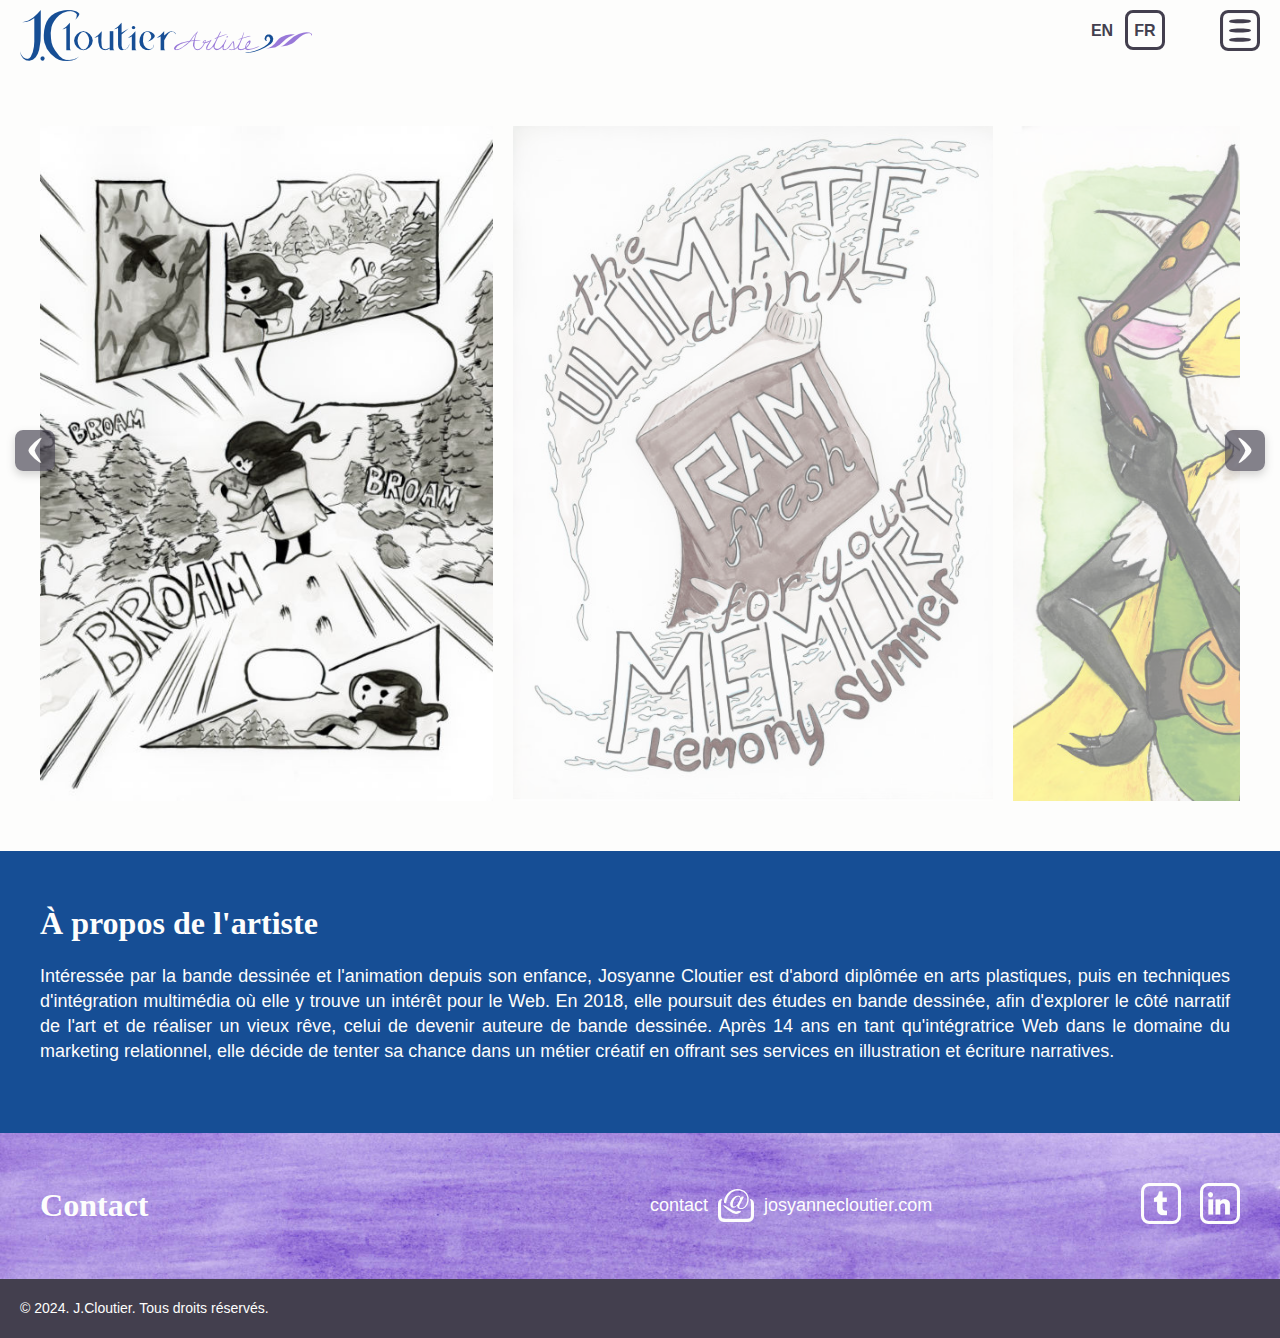
==== fr/index.html @ 41649b90 "Add a new image in portfolio galery" ====
<!DOCTYPE html>
<html lang="fr">
<head>
	<meta http-equiv="Content-Type" content="text/html; charset=UTF-8" />
	<meta name="viewport" content="width=device-width, initial-scale=1.0" />
	<meta name="description" content="" />
	<meta name="author" content="J.Cloutier" />
	<title>J.Cloutier - Portfolio</title>
	<link href="../css/mainstyle.css" rel="stylesheet" type="text/css" media="all" />
	<script type="text/javascript" src="../js/mainscript.js" defer></script>
	<script type="text/javascript" src="../js/slideshow.js" defer></script>	
</head>

<body>	
	<!-- Mobile menu -->
	<div id="mainMenuNav" class="bgNeutralColor2 hide">
		<div class="mainWrapper">
			<div class="closeBtn button jsMenuBtn">
				<img src="../images/ico_close_white.png" alt="Fermer" />
			</div>
			<nav>
				<ul>
					<li><a href="index.html">Accueil</a></li>
					<li><a href="index.html#portfolio">Portfolio</a></li>
					<li><a href="index.html#about">À propos de l'artiste</a></li>
					<li><a href="index.html#contact">Contact</a></li>
					<li><a href="../index.html">English</a></li>
				</ul>
			</nav>
			<ul class="socialMediaList">
				<li><a href="https://ysojart.tumblr.com/"><img src="../images/ico_tumblr_white.png" alt="Tumblr" /></a></li>
				<li><a href="https://www.linkedin.com/in/josyanne-cloutier-2179b8313"><img src="../images/ico_linkedin_white.png" alt="LinkedIn" /></a></li>
			</ul>
		</div>
	</div>	

	<header class="header bgWhite">
		<div class="mainWrapper flexWrapper cols1-1">
			<div class="logo">
				<a href="index.html"><img src="../images/logo_jcloutier_fr_blue.png" alt="J.Cloutier Artiste" /></a>
			</div>
			<div class="menuWrapper">
				<div class="desktop menuContent">
					<ul class="switchLang">
						<li><a href="../index.html">EN</a></li><li class="isActive">FR</li>
					</ul>				
				</div>
				<div class="menuBtn button jsMenuBtn">
					<img src="../images/ico_menu_neutralTint.png" alt="Menu" />
				</div>		
			</div>			
		</div>
	</header>

	<section id="portfolio" class="portfolio">
		<div class="mainWrapper contentWrapper">
			<h2 class="hide">Portfolio</h2>

			<div class="slideshowWrapper">
				<div class="slideshow">
					<div class="artworkWrapper">

						<div class="artwork isActive">
							<img src="../images/2021_GuerrierOmbre_p3.jpg" alt="Le guerrier des ombres, page 3, 2021" draggable="false" />
							<div class="description">
								<p class="title">Le guerrier des ombres, page 3</p>
								<p>2021, encre sur papier bristol, 35.6cm x 27.8cm</p>
							</div>
						</div>

						<div class="artwork">
							<img src="../images/2024_Ramfresh_Concept1.jpg" alt="Ramfresh, concept 1 2024" draggable="false" />
							<div class="description">
								<p class="title">Ramfresh, concept 1</p>
								<p>2024, encre et marqueurs sur papier marqueur, 22.8cm x 30.4cm</p>
							</div>
						</div>

						<div class="artwork">
							<img src="../images/2022_SuperChevre.jpg" alt="Super Chèvre, 2022" draggable="false" />
							<div class="description">
								<p class="title">Super Chèvre</p>
								<p>2022, encre, gouache et aquarelle sur papier aquarelle, 22.8cm x 30.4cm</p>
							</div>
						</div>

						<div class="artwork">
							<img src="../images/2022_EvilBouc.jpg" alt="Evil Bouc, 2022" draggable="false" />
							<div class="description">
								<p class="title">Evil Bouc</p>
								<p>2022, encre, gouache et aquarelle sur papier aquarelle, 22.8cm x 30.4cm</p>
							</div>
						</div>

						<div class="artwork">
							<img src="../images/2022_MadWoulf.jpg" alt="Mad Woülf, 2022" draggable="false" />
							<div class="description">
								<p class="title">Mad Woülf</p>
								<p>2022, encre, gouache et aquarelle sur papier aquarelle, 22.8cm x 30.4cm</p>
							</div>
						</div>

						<div class="artwork">
							<img src="../images/2022_SCCharaSheet.jpg" alt="Feuille de personnage pour Super Chèvre, 2022" draggable="false" />
							<div class="description">
								<p class="title">Feuille de personnage pour Super Chèvre</p>
								<p>2022, graphite sur papier, 22.8cm x 30.4cm</p>
							</div>
						</div>

						<div class="artwork">
							<img src="../images/2019_SCInvitation_p2.jpg" alt="Invitation, page 2, 2019" draggable="false" />
							<div class="description">
								<p class="title">Invitation, page 2</p>
								<p>2019, encre sur papier bristol, 35.6cm x 27.8cm</p>
							</div>
						</div>

						<div class="artwork">
							<img src="../images/2020_TommyTimeTravel.jpg" alt="Voyage dans le temps, 2020" draggable="false" />
							<div class="description">
								<p class="title">Voyage dans le temps</p>
								<p>2020, encre sur papier bristol, 35.6cm x 27.8cm</p>
							</div>
						</div>

						<div class="artwork">
							<img src="../images/20240506_EtudeCraneLoup.jpg" alt="Étude d'un crâne de loup, 2024" draggable="false" />
							<div class="description">
								<p class="title">Étude d'un crâne de loup</p>
								<p>2024, graphite sur papier, 14.2cm x 21.6cm</p>
							</div>
						</div>

						<div class="artwork">
							<img src="../images/2024_LumiereFeline.jpg" alt="Lumière féline" draggable="false" />
							<div class="description">
								<p class="title">Lumière féline</p>
								<p>2024, encre sur papier aquarelle, 17.7cm x 17.7cm</p>
							</div>
						</div>						

						<div class="artwork">
							<img src="../images/20240419_Woulf.jpg" alt="Mad Woülf, exercice de coloration, 2024" draggable="false" />
							<div class="description">
								<p class="title">Mad Woülf (exercice de coloration)</p>
								<p>2024, encre, aquarelle et gouache sur papier média mixte, 7.6cm x 11.5cm</p>
							</div>
						</div>					

						<div class="artwork">
							<img src="../images/20240524_Woulf.jpg" alt="Mad Woülf, exercice de coloration, 2024" draggable="false" />
							<div class="description">
								<p class="title">Mad Woülf (exercice de coloration)</p>
								<p>2024, encre, aquarelle et gouache sur papier média mixte, 7.5cm x 11.5cm</p>
							</div>
						</div>

						<div class="artwork">
							<img src="../images/20240427_ShadowWarriorColor.jpg" alt="Guerrier de l'ombre, exercice de coloration, 2024" draggable="false" />
							<div class="description">
								<p class="title">Guerrier de l'ombre (exercice de coloration)</p>
								<p>2024, aquarelle et gouache sur papier média mixte, 7.6cm x 11.5cm</p>
							</div>
						</div>						

					</div>					
				</div>
				<div class="slideshowControls">
					<div class="prevBtn button">
						<img src="../images/ico_arrowLeft_neutralTint.png" alt="Précédent" />
					</div>
					<div class="nextBtn button">
						<img src="../images/ico_arrowRight_neutralTint.png" alt="Suivant" />
					</div>
				</div>			
			</div>
					
		</div>
	</section>

	<section class="bgMainColor" id="about">
		<div class="mainWrapper contentWrapper flexWrapper cols1-2">
			<div class="description">
				<h2>À propos de l'artiste</h2>
				<p>Intéressée par la bande dessinée et l'animation depuis son enfance, Josyanne Cloutier est d'abord diplômée en arts plastiques, puis en techniques d'intégration multimédia où elle y trouve un intérêt pour le Web. En 2018, elle poursuit des études en bande dessinée, afin d'explorer le côté narratif de l'art et de réaliser un vieux rêve, celui de devenir auteure de bande dessinée. Après 14&nbsp;ans en tant qu'intégratrice Web dans le domaine du marketing relationnel, elle décide de tenter sa chance dans un métier créatif en offrant ses services en illustration et écriture narratives.</p>
			</div>
		</div>
	</section>

	<section class="bgSecondColor1 bgImgSecondColor1" id="contact">
		<div class="mainWrapper contentWrapper flexWrapper cols1-1">
			<div>
				<h2>Contact</h2>
			</div>
			<div class="contactInfoWrapper flexWrapper cols1-1">
				<div class="contactEmail">
					<ul>
						<li>contact</li>
						<li><img src="../images/ico_atemail_white.png" alt=" at " /></li>
						<li>josyannecloutier.com</li>
					</ul>
				</div>
				<div class="contactOther">
					<ul class="socialMediaList">
						<li><a href="https://ysojart.tumblr.com/"><img src="../images/ico_tumblr_white.png" alt="Tumblr" /></a></li>
						<li><a href="https://www.linkedin.com/in/josyanne-cloutier-2179b8313"><img src="../images/ico_linkedin_white.png" alt="LinkedIn" /></a></li>
					</ul>
				</div>
			</div>
		</div>
	</section>

	<footer class="bgNeutralColor2 footer">
		<div class="mainWrapper flexWrapper cols1-1">
			<div>
				<p>&copy; 2024. J.Cloutier. Tous droits réservés.</p>
			</div>
		</div>
	</footer>
</body>
</html>
---- css/mainstyle.css ----
/* RESET */
* { padding:0; margin:0; border:0; outline:0; font-size:100%; box-sizing:border-box; }


/* VARIABLES */
html {
	/* Colors */
	--mainColor: rgba(22, 78, 149, 1);			/* Bleu de Prusse */
	--secondColor1: rgba(152, 120, 216, 1);		/* Violet d'outremer */
	--secondColor2: rgba(251, 237, 71, 1);		/* Aureoline */
	--neutralColor1: rgba(79, 63, 95, 1);		/* Moonglow */
	--neutralColor2: rgba(67, 63, 78, 1);		/* Neutral tint */
		--neutralColor2-75: rgba(67, 63, 78, 0.75);
	--neutralColor3: rgba(27, 28, 22, 1);		/* Nour de Mars */
	--white: rgba(253, 253, 252, 1);			/* Blanc Canson */

	/* Transition */
	--transition500msEase: all 0.5s ease;

	/* Width, Padding and Margin */
	--bodyMaxWidth: 1280px;
	--bodyMinWidth: 320px;
	--spacing10: 10px;
	--spacing20: 20px;
	--spacing30: 30px;
	--spacing50: 50px;

	/* Border radius  */
	--radius: 8px;
}


/* CORRECTION STYLE */
.toCorrect, .toCorrect a { background-color:yellow; color:black; }


/* BASIC STYLE */
html { scroll-behavior:smooth; }
body { background-color:var(--white); font-family:Verdana, Arial, sans-serif; font-size:18px; color:var(--black); text-align:justify; }

h1 { font-family:Georgia, "Times New Roman", serif; font-size:3.33em; /* 60px / 18px  */ font-weight:bold; color:var(--mainColor); line-height:140%; text-align:left; margin-bottom:var(--spacing30); }
h2 { font-family:Georgia, "Times New Roman", serif; font-size:1.78em; /* 32px / 18px  */ font-weight:bold; color:var(--mainColor); line-height:140%; text-align:left; }
h3 { font-family:Georgia, "Times New Roman", serif; font-size:1.33em; /* 24px / 18px  */ font-weight:bold; color:var(--mainColor); line-height:140%; text-align:left; margin:var(--spacing50) 0 var(--spacing20) 0; }
h4 { font-family:Georgia, "Times New Roman", serif; font-size:1.22em; /* 22px / 18px  */ font-weight:bold; color:var(--neutralColor2); line-height:140%; text-align:left; margin:var(--spacing30) 0 var(--spacing20) 0; }

p { margin:1em 0; line-height:140%; }

sup { vertical-align:super; font-size:smaller; }

.smallText { font-size:0.89em; /* 16px / 18px */ color:var(--neutralColor2); }
.bigText { font-size:1.22em; /* 22px / 18px */ }

.subtitle { font-family:Georgia, "Times New Roman", serif; font-size:1.44em; /* 26px / 18px  */ margin:0; margin-bottom:1.11em; /* 20px / 18px */ }

.left { text-align:left; }
.right { text-align:right; }

a, a:active, a:visited { color:var(--mainColor); text-decoration:underline; padding:0 3px; -webkit-border-radius:calc(var(--radius) / 2); -moz-border-radius:calc(var(--radius) / 2); border-radius:calc(var(--radius) / 2); -webkit-transition:var(--transition500msEase); -moz-transition:var(--transition500msEase); transition:var(--transition500msEase); }
a:hover, a:focus { color:var(--white); text-decoration:none; background-color:var(--mainColor); }

	.header a, .header a:active, .header a:visited { text-decoration:none; padding:0; }
	.header a:hover, .header a:focus { text-decoration:none; background-color:transparent; }

.button { cursor:pointer; }

img { image-rendering:smooth; }

.insideTextlist ul, .insideTextlist ol { margin:1em 0; padding-left:2em; line-height:140%; }

header { padding-top:var(--spacing10); padding-bottom:var(--spacing10); }
section { padding-top:var(--spacing50); padding-bottom:var(--spacing50); }
footer { padding-top:var(--spacing20); padding-bottom:var(--spacing20); }

.mainWrapper { width:100%; max-width:var(--bodyMaxWidth); margin:0 auto; padding-left:var(--spacing20); padding-right:var(--spacing20); }
.contentWrapper { padding-left:calc(var(--spacing20) * 2); padding-right:calc(var(--spacing20) * 2); }

.bgMainColor { background-color:var(--mainColor); color:var(--white); }
	.bgMainColor a, .bgMainColor a:active, .bgMainColor a:visited { color:var(--white); }
	.bgMainColor a:hover, .bgMainColor a:focus { color:var(--mainColor); background-color:var(--white); }
	.bgMainColor h1, .bgMainColor h2, .bgMainColor h3 { color:var(--white); }

.bgImgMainColor { background-image:url("../images/bg_paintBlue.jpg"); background-repeat:no-repeat; background-position:center; background-size:cover; }

.bgSecondColor1 { background-color:var(--secondColor1); color:var(--white); }
	.bgSecondColor1 a, .bgSecondColor1 a:active, .bgSecondColor1 a:visited { color:var(--white); }
	.bgSecondColor1 a:hover, .bgSecondColor a:focus { color:var(--secondColor1); background-color:var(--white); }
	.bgSecondColor1 h1, .bgSecondColor1 h2, .bgSecondColor1 h3 { color:var(--white); }

.bgImgSecondColor1 { background-image:url("../images/bg_paintPurple.jpg"); background-repeat:no-repeat; background-position:center; background-size:cover; }

.bgNeutralColor2 { background-color:var(--neutralColor2); color:var(--white); }
	.bgNeutralColor2 a, .bgNeutralColor2 a:active, .bgNeutralColor2 a:visited { color:var(--white); }
	.bgNeutralColor2 a:hover, .bgNeutralColor2 a:focus { color:var(--neutralColor2); background-color:var(--white); }
	.bgNeutralColor2 h1, .bgNeutralColor2 h2, .bgNeutralColor2 h3 { color:var(--white); }

.bgWhite { background-color:var(--white); color:var(--neutralColor2); }
	.bgWhite a, .bgWhite a:active, .bgWhite a:visited { color:var(--neutralColor2); }
	.bgWhite a:hover, .bgWhite a:focus { color:var(--white); background-color:var(--neutralColor2); }


.desktop, .show { display:block; }
.mobile, .hide { display:none; }

.fadeIn { visibility:visible; opacity:1; }
.fadeOut { visibility:hidden; opacity:0; }

.draggedElement { cursor:grabbing; user-select:none; }

/* Grid  */
.gridWrapper { display:grid; }
	.gridWrapper.cols1-1 { grid-template-columns:50% 50%; }		
	.gridWrapper.cols1-2 { grid-template-columns:25% 75%; }
	.gridWrapper.cols2-1 { grid-template-columns:75% 25%; }
		.gridWrapper.cols1-1 > div:nth-child(1), .gridWrapper.cols1-2 > div:nth-child(1), .gridWrapper.cols2-1 > div:nth-child(1) { margin-right:var(--spacing10); }
		.gridWrapper.cols1-1 > div:nth-child(2), .gridWrapper.cols1-2 > div:nth-child(2), .gridWrapper.cols2-1 > div:nth-child(2) { margin-left:var(--spacing10); }

/* Flexbox */
.flexWrapper { display:flex; flex-direction:row; flex-wrap:wrap; align-items:stretch; }
	.flexWrapper.cols1-1 > div { flex-grow:1; flex-basis:48%; }
	.flexWrapper.cols1-1 > div:nth-child(1) { margin-right:var(--spacing10); }
	.flexWrapper.cols1-1 > div:nth-child(2) { margin-left:var(--spacing10); }

	.flexWrapper.cols1-2 > div:nth-child(1) { flex-grow:1; flex-basis:23%; margin-right:var(--spacing10); }
	.flexWrapper.cols1-2 > div:nth-child(2) { flex-grow:2; flex-basis:73%; margin-left:var(--spacing10); }

	.flexWrapper.cols2-1 > div:nth-child(1) { flex-grow:2; flex-basis:63%; margin-right:var(--spacing10); }
	.flexWrapper.cols2-1 > div:nth-child(2) { flex-grow:1; flex-basis:33%; margin-left:var(--spacing10); }

/* Social media list */
.socialMediaList { list-style-type:none; }
	.socialMediaList li { display:inline; margin-right:calc(var(--spacing20) - 6px); }
	.socialMediaList li:last-child { margin-right:0; }
	.socialMediaList li a, .socialMediaList li a:hover, .socialMediaList li a:visited { padding:0; background-color:transparent; }


/* HEADER */
.header { position:sticky; left:0; top:0; width:100%; z-index:100; }
.header .flexWrapper.cols1-1 > div { flex-basis:auto; }

.header .logo img { width:auto; max-width:100%; }
.header .logo a, .header .logo a:hover, .header .logo a:visited { background-color:transparent; }

.header .menuWrapper { text-align:right; }
.header .menuContent { display:inline-block; vertical-align:top; }

.header .switchLang { display:inline-block; list-style-type:none; margin-right:30px; text-align:right; }
	.header .switchLang li { display:inline-block; width:40px; line-height:40px; text-align:center; font-size:0.89em; /* 16px / 18px */ font-weight:bold; margin-right:3px; -webkit-border-radius:var(--radius); -moz-border-radius:var(--radius); border-radius:var(--radius); }
	.header .switchLang li:last-child { margin-right:0; }
	.header .switchLang li a, .header .switchLang li a:active, .header .switchLang li a:visited { text-decoration:none; display:block; }
	.header .switchLang li a:hover, .header .switchLang li a:focus { background-color:var(--neutralColor2); color:var(--white); }
	.header .switchLang li.isActive { color:var(--neutralColor2); border:3px solid var(--neutralColor2); box-sizing:border-box; line-height:34px; }
/* Colored bg header */
	.header.bgMainColor .switchLang li a:hover, .header.bgMainColor .switchLang li a:focus { background-color:var(--white); color:var(--neutralColor2); }
	.header.bgMainColor .switchLang li.isActive { color:var(--white); border-color:var(--white); }

.header .menuNav { display:inline-block; list-style-type:none; text-align:right; }
	.header .menuNav li { display:inline-block; margin-left:var(--spacing20); line-height:40px; text-align:center; font-size:0.89em; /* 16px / 18px */ font-weight:bold; color:var(--neutralColor2); -webkit-border-radius:var(--radius); -moz-border-radius:var(--radius); border-radius:var(--radius); }
	.header .menuNav li a, .header .menuNav li a:active, .header .menuNav li a:visited { padding:0 var(--spacing10); display:block; text-decoration:none; }
	.header .menuNav li a:hover, .header .menuNav li a:focus { color:var(--white); background-color:var(--neutralColor2); }
/* Colored bg header */
	.header.bgMainColor .menuNav li { color:var(--white); }
	.header.bgMainColor .menuNav li a:hover, .header.bgMainColor .menuNav li a:focus { color:var(--neutralColor2); background-color:var(--white); }

.header .menuBtn { display:inline-block; text-align:right; margin-left:var(--spacing20); }


/* MENU */
#mainMenuNav { width:100%; height:100vh; z-index:500; position:fixed; top:0; left:0; padding-top:var(--spacing10); padding-bottom:var(--spacing20); overflow:auto; -webkit-transition:var(--transition500msEase); -moz-transition:var(--transition500msEase); transition:var(--transition500msEase); }

#mainMenuNav .closeBtn { position:sticky; top:0; width:50px; margin:auto 0 auto auto; text-align:right; margin-bottom:var(--spacing20); }
	#mainMenuNav .closeBtn a { padding:0; background-color:transparent; }

#mainMenuNav nav { font-size:1.22em; /* 22px */ font-weight:bold; text-align:center; }
	#mainMenuNav nav ul { list-style-type:none; }
	#mainMenuNav nav ul li { margin-bottom:var(--spacing30); }
	#mainMenuNav nav ul li a { text-decoration:none; }

#mainMenuNav .socialMediaList { text-align:center; margin-top:var(--spacing50); }


/* MENU TABLE OF CONTENTS */
.tableContents { margin-top:calc(var(--spacing50) * 1.5); position:sticky; top:calc(var(--spacing50) * 2); }
	.tableContents ul { list-style-type:none; }
		.tableContents ul li { margin:var(--spacing10) 0; }
		.tableContents a, .tableContents a:active, .tableContents a:visited { color:var(--neutralColor2); text-decoration:none; display:block; padding:calc(var(--spacing10) / 2) var(--spacing10); }
			.tableContents a:hover, .tableContents a:focus, .tableContents a.isActive:hover, .tableContents a.isActive:focus { background-color:var(--secondColor1); color:var(--mainColor); }
		.tableContents a.isActive, .tableContents a.isActive:active, .tableContents a.isActive:visited { color:var(--secondColor1); border:3px solid var(--secondColor1); box-sizing:border-box; font-weight:bold; }

.tableContents .linkList {}
	.tableContents .linkList li {}

.tableContents .sublinkList { margin-left:var(--spacing20); }
	.tableContents .sublinkList li {}
	.tableContents .sublinkList a { display:inline-block; width:90%; }


/* HOME PAGE */
.home {}
.home .contentWrapper { }
.home p { line-height:120%; }
.home .socialMediaList { margin-top:var(--spacing30); }
.home div:nth-child(2) img { max-width:100%; }


/* PORTFOLIO PAGE */
.portfolio {}

.slideshowWrapper { position:relative; }
	.slideshow { overflow:hidden; scroll-behavior:smooth; scroll-snap-type:x mandatory; cursor:grab; }
		.slideshow .artworkWrapper { display:flex; flex-direction:row; flex-wrap:nowrap; align-items:center; height:75vh; max-height:750px; }
			.slideshow .artwork { position:relative; margin:0 var(--spacing10); scroll-snap-align:center; opacity:0.5; -webkit-transition:var(--transition500msEase); -moz-transition:var(--transition500msEase); transition:var(--transition500msEase); }
			.slideshow .artwork:first-child { margin-left:0; }
			.slideshow .artwork:last-child { margin-right:0; }
			.slideshow .artwork.isActive { opacity:1; }		
				.slideshow .artwork img { display:block; width:auto; height:auto; max-height:75vh }
				.slideshow .artwork .description { background-color:var(--neutralColor2-75); display:none; font-size:0.89em; /* 16px */ color:var(--white); text-align:center; position:absolute; top:0; left:0; padding:10px; width:100%; height:100%; align-content:center; -webkit-transition:var(--transition500msEase); -moz-transition:var(--transition500msEase); transition:var(--transition500msEase); }
					.slideshow .artwork .title { font-weight:bold; font-size:1.15em; }
				.slideshow .artwork.isActive:hover .description, .slideshow .artwork.isActive:focus .description { display:block; }
	.slideshow.draggedElement { cursor:grabbing; user-select:none; }
		.slideshow.draggedElement .artwork.isActive .description { display:none; }
	.slideshowControls { z-index:5; }
		.slideshowControls img { display:block; }
		.slideshowControls .button {}
		.slideshowControls .prevBtn, .slideshowControls .nextBtn { position:absolute; top:45%; opacity:0.65; webkit-border-radius:var(--radius); -moz-border-radius:var(--radius); border-radius:var(--radius); box-shadow:0 4px 8px rgba(0, 0, 0, 0.25); -webkit-transition:var(--transition500msEase); -moz-transition:var(--transition500msEase); transition:var(--transition500msEase); }	
		.slideshowControls .prevBtn { left:-25px; }			
		.slideshowControls .nextBtn { right:-25px; }
			.slideshowControls .prevBtn:hover, .slideshowControls .prevBtn:focus, .slideshowControls .nextBtn:hover, .slideshowControls .nextBtn:focus { opacity:1; }


/* ABOUT PAGE */
#about {}
#about .photo { max-width:200px; min-height:250px; overflow:hidden; background-color:var(--neutalColor2); -webkit-border-radius:calc(var(--radius) * 3); -moz-border-radius:calc(var(--radius) * 3); border-radius:calc(var(--radius) * 3); }
	#about .photo img { width:100%; height:100%; object-fit:cover }
#about .description {}


/* CONTACT PAGE */
#contact {}
#contact .flexWrapper { align-items:center; }
#contact .contactInfoWrapper.flexWrapper.cols1-1 > div { flex-basis:auto; }
#contact .contactEmail {}
	#contact .contactEmail ul { list-style-type:none; font-size:0; }
		#contact .contactEmail ul li { display:inline-block; vertical-align:middle; font-size:18px; }
		#contact .contactEmail ul li img { display:block; margin:0 var(--spacing10); }
#contact .contactOther { text-align:right; }
#contact p { margin:0; }


/* FOOTER */
.footer { font-size:0.78em; /* 14px / 18px */ text-align:left; }
.footer.bgNeutralColor2 { padding-top:var(--spacing20); padding-bottom:var(--spacing20); }
.footer p { margin:0; }
	.footer .flexWrapper div:nth-child(2) { text-align:right; }
.footer .linkList { list-style-type:none; }
	.footer .linkList li { display:inline; margin-right:var(--spacing10); }
	.footer .linkList li:last-child { margin-right:0; }



/* RESPONSIVE */
@media screen and (max-width:992px){
	header {}

	/* PORTFOLIO */
	.slideshow .artwork { margin:5px; }
		.slideshow .artwork img { max-width:78vw; }
}


@media screen and (max-width:768px){
	.desktop { display:none; }
	.mobile { display:block; }

	header {}

	h1 { margin-bottom:var(--spacing30); }
	h2 { margin-bottom:var(--spacing30); }

	#about h2, #contact h2 { text-align:center; }

	section, .home { padding-top:var(--spacing30); padding-bottom:var(--spacing30); }
	.mainWrapper, .contentWrapper { padding-left:var(--spacing10); padding-right:var(--spacing10); }

	.header .menuContent { display:none; }

	/* Flexbox */
	.flexWrapper:not(.header .flexWrapper) { display:block; }
		.flexWrapper.cols1-1 > div, .flexWrapper.cols1-1 > div:nth-child(n), .flexWrapper.cols1-2 > div, .flexWrapper.cols1-2 > div:nth-child(n) { margin-left:0; margin-right:0; }


	/* HOME PAGE */
	.home .socialMediaList { margin-top:var(--spacing30); }


	/* PORTFOLIO PAGE */
			.slideshow .artwork .description { padding:5px; }
	.slideshowControls {}
	.slideshowControls .prevBtn { left:0; }			
	.slideshowControls .nextBtn { right:0; }


	/* CONTACT PAGE */
	#contact { text-align:center; }
	#contact .contactOther { text-align:center; margin-top:var(--spacing20); }


	/* FOOTER */
	.footer { text-align:center; }
	.footer .flexWrapper div:nth-child(2) { text-align:center; margin-top:var(--spacing20); }
	.footer .linkList li { display:block; margin:var(--spacing10) 0; }
}

@media screen and (max-width:576px){
	header {}

	/* PORTFOLIO */
	.slideshow .artwork { margin:0; }
}
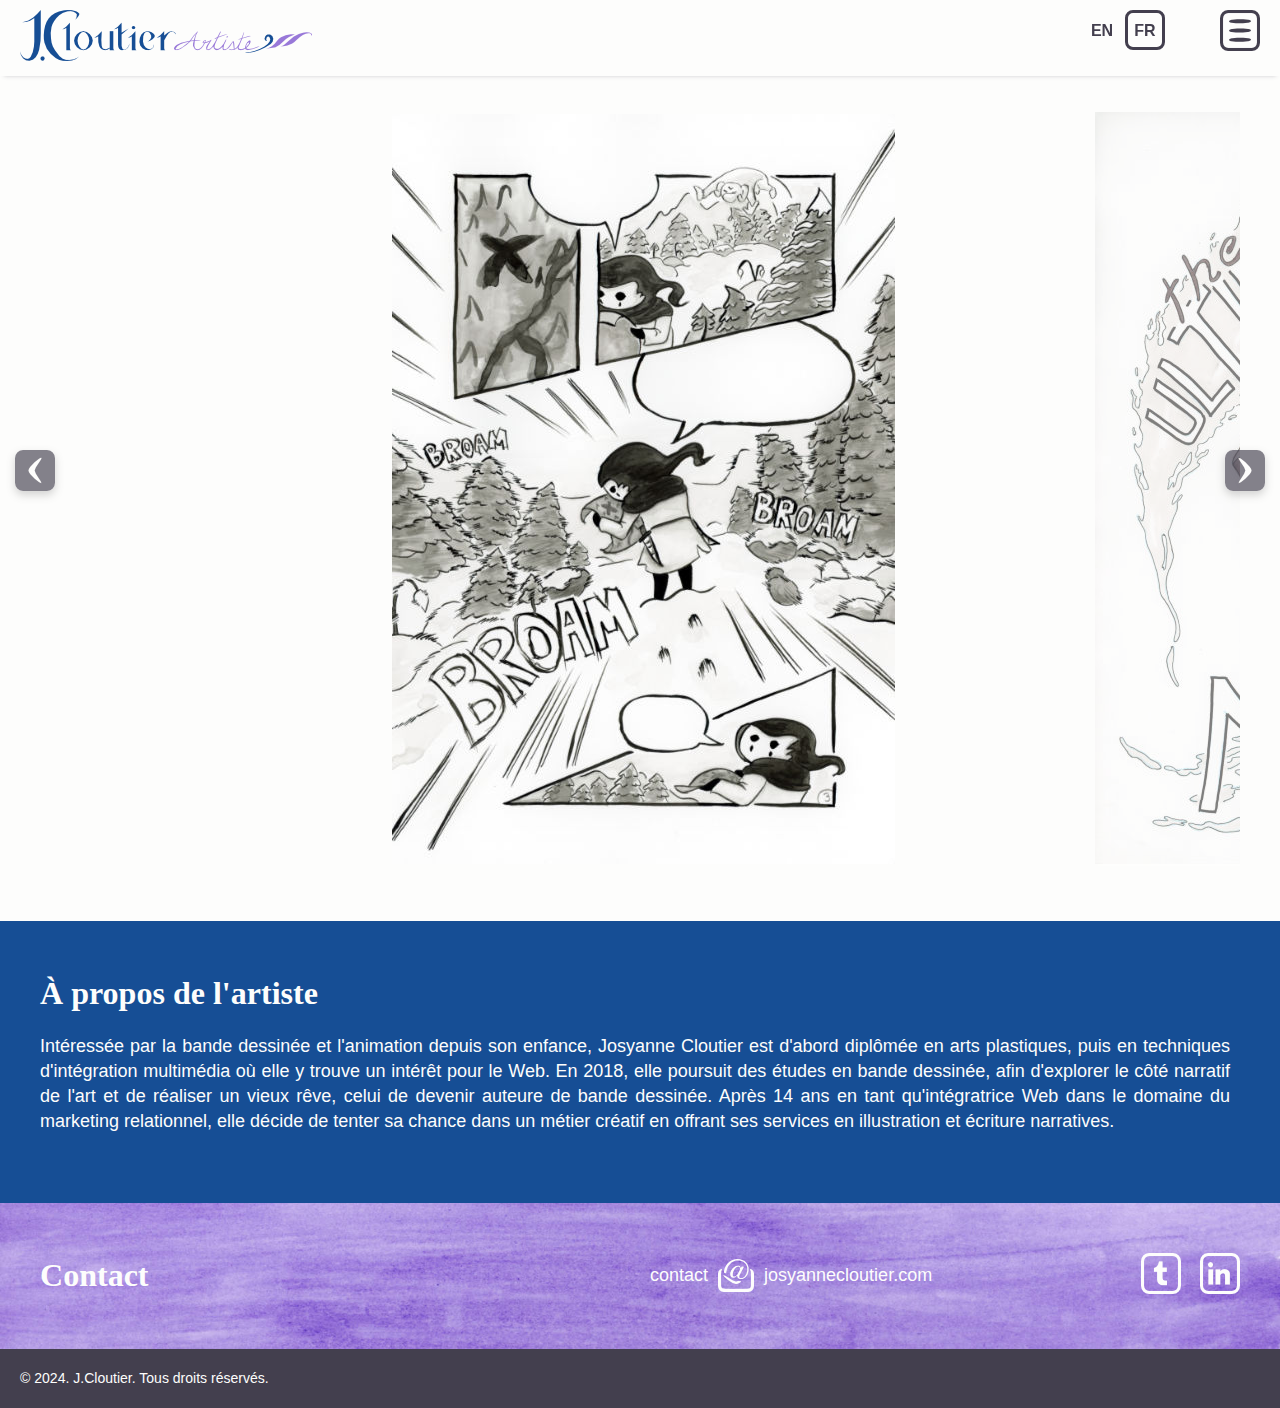
==== commit 6f45bb1e: "Update" ====
--- a/fr/index.html
+++ b/fr/index.html
@@ -24,10 +24,14 @@
 					<li><a href="index.html#portfolio">Portfolio</a></li>
 					<li><a href="index.html#about">À propos de l'artiste</a></li>
 					<li><a href="index.html#contact">Contact</a></li>
+					<!--li><a href="politique-confidentialite.html">Politique de confidentialité</a></li-->
+					<!--li><a href="termes-et-conditions.html">Termes et conditions</a></li-->
 					<li><a href="../index.html">English</a></li>
 				</ul>
 			</nav>
-			<ul class="socialMediaList">
+			<ul class="sMediaList">
+				<!--li><a href="#"><img src="images/ico_facebook_red.png" alt="Facebook" /></a></li-->
+				<!--li><a href="#"><img src="images/ico_instagram_red.png" alt="Instagram" /></a></li-->
 				<li><a href="https://ysojart.tumblr.com/"><img src="../images/ico_tumblr_white.png" alt="Tumblr" /></a></li>
 				<li><a href="https://www.linkedin.com/in/josyanne-cloutier-2179b8313"><img src="../images/ico_linkedin_white.png" alt="LinkedIn" /></a></li>
 			</ul>
@@ -43,7 +47,11 @@
 				<div class="desktop menuContent">
 					<ul class="switchLang">
 						<li><a href="../index.html">EN</a></li><li class="isActive">FR</li>
-					</ul>				
+					</ul>	
+					<!--ul class="menuNav">
+						<li><a href="index.html#about">À propos</a></li>
+						<li><a href="index.html#contact">Contact</a></li>
+					</ul-->				
 				</div>
 				<div class="menuBtn button jsMenuBtn">
 					<img src="../images/ico_menu_neutralTint.png" alt="Menu" />
@@ -51,6 +59,27 @@
 			</div>			
 		</div>
 	</header>
+
+	<!--section id="home" class="home firstContent bgMainColor bgImgMainColor">
+		<div class="mainWrapper flexWrapper cols2-1">
+			<div>
+				<!-h1><img src="images/logo_jcloutier_red.png" alt="J.Cloutier" /></h1->
+				<!-p class="subtitle left">Aucun numérique.</p->
+				<p class="subtitle left">Aucune intelligence artificielle.</p>
+				<h1>Uniquement des histoires racontées via l'art traditionnel</h1>
+				<!-p class="bigText">Lorem ipsum dolor sit amet, <a href="#">consectetur adipiscing</a> elit. Aenean placerat mattis ligula, eget tincidunt ante faucibus at. Maecenas ac ligula vitae ante luctus fermentum. Fusce eleifend magna eget quam faucibus, nec aliquam felis ullamcorper. Donec sollicitudin vel mi non convallis. Suspendisse tincidunt, dolor eu euismod pretium, lectus velit placerat lorem, facilisis finibus diam nibh ut magna.</p->
+				<!-ul class="sMediaList">
+					<!-li><a href="#"><img src="images/ico_facebook_grey.png" alt="Facebook" /></a></li->
+					<!-li><a href="#"><img src="images/ico_instagram_grey.png" alt="Instagram" /></a></li->
+					<li><a href="https://ysojart.tumblr.com/"><img src="../images/ico_tumblr_white.png" alt="Tumblr" /></a></li>
+					<li><a href="https://www.linkedin.com/in/josyanne-cloutier-2179b8313"><img src="../images/ico_linkedin_white.png" alt="LinkedIn" /></a></li>
+				</ul->
+			</div>
+			<div class="desktop right">
+				<img src="../images/img_hero.png" alt="" />
+			</div>			
+		</div>
+	</section-->
 
 	<section id="portfolio" class="portfolio">
 		<div class="mainWrapper contentWrapper">
@@ -181,6 +210,9 @@
 
 	<section class="bgMainColor" id="about">
 		<div class="mainWrapper contentWrapper flexWrapper cols1-2">
+			<!--div class="desktop photo">
+				<img src="../images/photo_jcloutier.jpg" alt="Josyanne Cloutier" />
+			</div-->
 			<div class="description">
 				<h2>À propos de l'artiste</h2>
 				<p>Intéressée par la bande dessinée et l'animation depuis son enfance, Josyanne Cloutier est d'abord diplômée en arts plastiques, puis en techniques d'intégration multimédia où elle y trouve un intérêt pour le Web. En 2018, elle poursuit des études en bande dessinée, afin d'explorer le côté narratif de l'art et de réaliser un vieux rêve, celui de devenir auteure de bande dessinée. Après 14&nbsp;ans en tant qu'intégratrice Web dans le domaine du marketing relationnel, elle décide de tenter sa chance dans un métier créatif en offrant ses services en illustration et écriture narratives.</p>
@@ -202,7 +234,10 @@
 					</ul>
 				</div>
 				<div class="contactOther">
-					<ul class="socialMediaList">
+					<ul class="sMediaList">
+						<!--li><a href="mailto:contact@josyannecloutier.com"><img src="../images/ico_email_white.png" alt="Courriel" /></a></li-->
+						<!--li><a href="#"><img src="images/ico_facebook_red.png" alt="Facebook" /></a></li-->
+						<!--li><a href="#"><img src="images/ico_instagram_red.png" alt="Instagram" /></a></li-->
 						<li><a href="https://ysojart.tumblr.com/"><img src="../images/ico_tumblr_white.png" alt="Tumblr" /></a></li>
 						<li><a href="https://www.linkedin.com/in/josyanne-cloutier-2179b8313"><img src="../images/ico_linkedin_white.png" alt="LinkedIn" /></a></li>
 					</ul>
@@ -216,6 +251,12 @@
 			<div>
 				<p>&copy; 2024. J.Cloutier. Tous droits réservés.</p>
 			</div>
+			<!--div>
+				<ul class="linkList">
+					<li><a href="politique-confidentialite.html">Politique de confidentialité</a></li>
+					<li><a href="termes-et-conditions.html">Termes et conditions</a></li>
+				</ul>
+			</div-->
 		</div>
 	</footer>
 </body>
--- a/css/mainstyle.css
+++ b/css/mainstyle.css
@@ -5,12 +5,24 @@
 /* VARIABLES */
 html {
 	/* Colors */
+	/*--bourgogne: rgba(100, 3, 31, 1);
+		--bourgogne75: rgba(100, 3, 31, 0.75);
+	--turquoise: rgba(121, 225, 178, 1);
+		--turquoise75: rgba(121, 225, 178, 0.75);
+	--grey: rgba(139, 119, 125, 1);
+		--grey75: rgba(139, 119, 125, 0.75);
+	--black: rgba(0, 0, 0, 1);
+		--black75: rgba(0, 0, 0, 0.75);
+	--white: rgba(255, 255, 255, 1);
+		--white75: rgba(255, 255, 255, 0.75);*/
+
 	--mainColor: rgba(22, 78, 149, 1);			/* Bleu de Prusse */
 	--secondColor1: rgba(152, 120, 216, 1);		/* Violet d'outremer */
 	--secondColor2: rgba(251, 237, 71, 1);		/* Aureoline */
 	--neutralColor1: rgba(79, 63, 95, 1);		/* Moonglow */
 	--neutralColor2: rgba(67, 63, 78, 1);		/* Neutral tint */
 		--neutralColor2-75: rgba(67, 63, 78, 0.75);
+		--neutralColor2-25: rgba(67, 63, 78, 0.25);
 	--neutralColor3: rgba(27, 28, 22, 1);		/* Nour de Mars */
 	--white: rgba(253, 253, 252, 1);			/* Blanc Canson */
 
@@ -74,6 +86,10 @@
 .mainWrapper { width:100%; max-width:var(--bodyMaxWidth); margin:0 auto; padding-left:var(--spacing20); padding-right:var(--spacing20); }
 .contentWrapper { padding-left:calc(var(--spacing20) * 2); padding-right:calc(var(--spacing20) * 2); }
 
+/*.bgBourgogne { background-color:var(--bourgogne); color:var(--white); }
+	.bgBourgogne a, .bgBourgogne a:active, .bgBourgogne a:visited { color:var(--white); }
+	.bgBourgogne a:hover, .bgBourgogne a:focus { color:var(--bourgogne); background-color:var(--white); }*/
+
 .bgMainColor { background-color:var(--mainColor); color:var(--white); }
 	.bgMainColor a, .bgMainColor a:active, .bgMainColor a:visited { color:var(--white); }
 	.bgMainColor a:hover, .bgMainColor a:focus { color:var(--mainColor); background-color:var(--white); }
@@ -81,12 +97,19 @@
 
 .bgImgMainColor { background-image:url("../images/bg_paintBlue.jpg"); background-repeat:no-repeat; background-position:center; background-size:cover; }
 
+/*.bgTurquoise { background-color:var(--turquoise); }*/
+/*.bgTurquoise75 { background-color:var(--turquoise75); }*/
+
 .bgSecondColor1 { background-color:var(--secondColor1); color:var(--white); }
 	.bgSecondColor1 a, .bgSecondColor1 a:active, .bgSecondColor1 a:visited { color:var(--white); }
 	.bgSecondColor1 a:hover, .bgSecondColor a:focus { color:var(--secondColor1); background-color:var(--white); }
 	.bgSecondColor1 h1, .bgSecondColor1 h2, .bgSecondColor1 h3 { color:var(--white); }
 
 .bgImgSecondColor1 { background-image:url("../images/bg_paintPurple.jpg"); background-repeat:no-repeat; background-position:center; background-size:cover; }
+
+/*.bgGrey { background-color:var(--grey); color:var(--white); }
+	.bgGrey a, .bgGrey a:active, .bgGrey a:visited { color:var(--white); }
+	.bgGrey a:hover, .bgGrey a:focus { color:var(--grey); background-color:var(--white); }*/
 
 .bgNeutralColor2 { background-color:var(--neutralColor2); color:var(--white); }
 	.bgNeutralColor2 a, .bgNeutralColor2 a:active, .bgNeutralColor2 a:visited { color:var(--white); }
@@ -127,17 +150,17 @@
 	.flexWrapper.cols2-1 > div:nth-child(2) { flex-grow:1; flex-basis:33%; margin-left:var(--spacing10); }
 
 /* Social media list */
-.socialMediaList { list-style-type:none; }
-	.socialMediaList li { display:inline; margin-right:calc(var(--spacing20) - 6px); }
-	.socialMediaList li:last-child { margin-right:0; }
-	.socialMediaList li a, .socialMediaList li a:hover, .socialMediaList li a:visited { padding:0; background-color:transparent; }
+.sMediaList { list-style-type:none; }
+	.sMediaList li { display:inline; margin-right:calc(var(--spacing20) - 6px); }
+	.sMediaList li:last-child { margin-right:0; }
+	.sMediaList li a, .sMediaList li a:hover, .sMediaList li a:visited { padding:0; background-color:transparent; }
 
 
 /* HEADER */
-.header { position:sticky; left:0; top:0; width:100%; z-index:100; }
+.header { position:sticky; left:0; top:0; width:100%; z-index:100; /*background-color:var(--white);*/ box-shadow:0 4px 4px -4px var(--neutralColor2-25); }
 .header .flexWrapper.cols1-1 > div { flex-basis:auto; }
 
-.header .logo img { width:auto; max-width:100%; }
+.header .logo img { width:auto; max-width:100%; /*max-width:148px;*/ }
 .header .logo a, .header .logo a:hover, .header .logo a:visited { background-color:transparent; }
 
 .header .menuWrapper { text-align:right; }
@@ -146,7 +169,7 @@
 .header .switchLang { display:inline-block; list-style-type:none; margin-right:30px; text-align:right; }
 	.header .switchLang li { display:inline-block; width:40px; line-height:40px; text-align:center; font-size:0.89em; /* 16px / 18px */ font-weight:bold; margin-right:3px; -webkit-border-radius:var(--radius); -moz-border-radius:var(--radius); border-radius:var(--radius); }
 	.header .switchLang li:last-child { margin-right:0; }
-	.header .switchLang li a, .header .switchLang li a:active, .header .switchLang li a:visited { text-decoration:none; display:block; }
+	.header .switchLang li a, .header .switchLang li a:active, .header .switchLang li a:visited { /*color:var(--neutralColor2);*/ text-decoration:none; display:block; }
 	.header .switchLang li a:hover, .header .switchLang li a:focus { background-color:var(--neutralColor2); color:var(--white); }
 	.header .switchLang li.isActive { color:var(--neutralColor2); border:3px solid var(--neutralColor2); box-sizing:border-box; line-height:34px; }
 /* Colored bg header */
@@ -155,7 +178,7 @@
 
 .header .menuNav { display:inline-block; list-style-type:none; text-align:right; }
 	.header .menuNav li { display:inline-block; margin-left:var(--spacing20); line-height:40px; text-align:center; font-size:0.89em; /* 16px / 18px */ font-weight:bold; color:var(--neutralColor2); -webkit-border-radius:var(--radius); -moz-border-radius:var(--radius); border-radius:var(--radius); }
-	.header .menuNav li a, .header .menuNav li a:active, .header .menuNav li a:visited { padding:0 var(--spacing10); display:block; text-decoration:none; }
+	.header .menuNav li a, .header .menuNav li a:active, .header .menuNav li a:visited { padding:0 var(--spacing10); /*color:var(--neutralColor2);*/ display:block; text-decoration:none; }
 	.header .menuNav li a:hover, .header .menuNav li a:focus { color:var(--white); background-color:var(--neutralColor2); }
 /* Colored bg header */
 	.header.bgMainColor .menuNav li { color:var(--white); }
@@ -175,7 +198,7 @@
 	#mainMenuNav nav ul li { margin-bottom:var(--spacing30); }
 	#mainMenuNav nav ul li a { text-decoration:none; }
 
-#mainMenuNav .socialMediaList { text-align:center; margin-top:var(--spacing50); }
+#mainMenuNav .sMediaList { text-align:center; margin-top:var(--spacing50); }
 
 
 /* MENU TABLE OF CONTENTS */
@@ -196,23 +219,26 @@
 
 /* HOME PAGE */
 .home {}
-.home .contentWrapper { }
+.home .contentWrapper { /*max-width:calc(var(--bodyMaxWidth) * 0.60);*/ }
+/*.home h1 { text-align:center; }*/
+	/*.home h1 img { width:100%; max-width:326px; }*/
 .home p { line-height:120%; }
-.home .socialMediaList { margin-top:var(--spacing30); }
+.home .sMediaList { /*text-align:center;*/ margin-top:var(--spacing30); }
 .home div:nth-child(2) img { max-width:100%; }
 
 
 /* PORTFOLIO PAGE */
-.portfolio {}
+.portfolio { padding-top:var(--spacing30); }
 
 .slideshowWrapper { position:relative; }
 	.slideshow { overflow:hidden; scroll-behavior:smooth; scroll-snap-type:x mandatory; cursor:grab; }
-		.slideshow .artworkWrapper { display:flex; flex-direction:row; flex-wrap:nowrap; align-items:center; height:75vh; max-height:750px; }
-			.slideshow .artwork { position:relative; margin:0 var(--spacing10); scroll-snap-align:center; opacity:0.5; -webkit-transition:var(--transition500msEase); -moz-transition:var(--transition500msEase); transition:var(--transition500msEase); }
-			.slideshow .artwork:first-child { margin-left:0; }
-			.slideshow .artwork:last-child { margin-right:0; }
+		.slideshow .artworkWrapper { display:flex; flex-direction:row; flex-wrap:nowrap; align-items:center; height:85vh/*75vh*/; max-height:800px/*750px*/; }
+			/*.slideshow .artworkWrapper:after { content:""; width:100px; height:100px; background-color:blue; }*/
+			.slideshow .artwork { position:relative; /*float:left;*/ margin:0 /*var(--spacing10)*/ calc(var(--spacing50) * 2); scroll-snap-align:center; opacity:0.5; -webkit-transition:var(--transition500msEase); -moz-transition:var(--transition500msEase); transition:var(--transition500msEase); }
+			.slideshow .artwork:first-child { /*margin-left:0;*/ margin-left:30%; }
+			.slideshow .artwork:last-child { margin-right:0; padding-right:30%; }
 			.slideshow .artwork.isActive { opacity:1; }		
-				.slideshow .artwork img { display:block; width:auto; height:auto; max-height:75vh }
+				.slideshow .artwork img { display:block; width:auto; height:auto; max-height:85vh/*75vh*/; }
 				.slideshow .artwork .description { background-color:var(--neutralColor2-75); display:none; font-size:0.89em; /* 16px */ color:var(--white); text-align:center; position:absolute; top:0; left:0; padding:10px; width:100%; height:100%; align-content:center; -webkit-transition:var(--transition500msEase); -moz-transition:var(--transition500msEase); transition:var(--transition500msEase); }
 					.slideshow .artwork .title { font-weight:bold; font-size:1.15em; }
 				.slideshow .artwork.isActive:hover .description, .slideshow .artwork.isActive:focus .description { display:block; }
@@ -221,7 +247,7 @@
 	.slideshowControls { z-index:5; }
 		.slideshowControls img { display:block; }
 		.slideshowControls .button {}
-		.slideshowControls .prevBtn, .slideshowControls .nextBtn { position:absolute; top:45%; opacity:0.65; webkit-border-radius:var(--radius); -moz-border-radius:var(--radius); border-radius:var(--radius); box-shadow:0 4px 8px rgba(0, 0, 0, 0.25); -webkit-transition:var(--transition500msEase); -moz-transition:var(--transition500msEase); transition:var(--transition500msEase); }	
+		.slideshowControls .prevBtn, .slideshowControls .nextBtn { position:absolute; top:45%; opacity:0.65; /*background-color:var(--white); padding:5px;*/ webkit-border-radius:var(--radius); -moz-border-radius:var(--radius); border-radius:var(--radius); box-shadow:0 4px 8px rgba(0, 0, 0, 0.25); -webkit-transition:var(--transition500msEase); -moz-transition:var(--transition500msEase); transition:var(--transition500msEase); }	
 		.slideshowControls .prevBtn { left:-25px; }			
 		.slideshowControls .nextBtn { right:-25px; }
 			.slideshowControls .prevBtn:hover, .slideshowControls .prevBtn:focus, .slideshowControls .nextBtn:hover, .slideshowControls .nextBtn:focus { opacity:1; }
@@ -237,6 +263,7 @@
 /* CONTACT PAGE */
 #contact {}
 #contact .flexWrapper { align-items:center; }
+	/*#contact .flexWrapper > div {}*/
 #contact .contactInfoWrapper.flexWrapper.cols1-1 > div { flex-basis:auto; }
 #contact .contactEmail {}
 	#contact .contactEmail ul { list-style-type:none; font-size:0; }
@@ -250,6 +277,7 @@
 .footer { font-size:0.78em; /* 14px / 18px */ text-align:left; }
 .footer.bgNeutralColor2 { padding-top:var(--spacing20); padding-bottom:var(--spacing20); }
 .footer p { margin:0; }
+/*.footer .flexWrapper > div {}*/
 	.footer .flexWrapper div:nth-child(2) { text-align:right; }
 .footer .linkList { list-style-type:none; }
 	.footer .linkList li { display:inline; margin-right:var(--spacing10); }
@@ -258,12 +286,18 @@
 
 
 /* RESPONSIVE */
+/*@media screen and (max-width:var(--bodyMaxWidth)){
+	header { background-color:turquoise; }
+}*/
+
 @media screen and (max-width:992px){
 	header {}
 
 	/* PORTFOLIO */
-	.slideshow .artwork { margin:5px; }
-		.slideshow .artwork img { max-width:78vw; }
+	.slideshow .artwork { margin:/*5px*/ var(--spacing20); }
+		.slideshow .artwork img { max-width:78vw /*550px*/; }
+	.slideshow .artwork:first-child { margin-left:0; padding-left:0; }
+	.slideshow .artwork:last-child { margin-right:0; padding-right:0; }
 }
 
 
@@ -274,7 +308,7 @@
 	header {}
 
 	h1 { margin-bottom:var(--spacing30); }
-	h2 { margin-bottom:var(--spacing30); }
+	h2 { /*text-align:center;*/ margin-bottom:var(--spacing30); }
 
 	#about h2, #contact h2 { text-align:center; }
 
@@ -289,12 +323,14 @@
 
 
 	/* HOME PAGE */
-	.home .socialMediaList { margin-top:var(--spacing30); }
-
-
-	/* PORTFOLIO PAGE */
+	.home .sMediaList { margin-top:var(--spacing30); }
+
+
+	/* PORTFOLIO PAGE */	
+	/*.slideshow .artwork { margin:5px; }*/
+		/*.slideshow .artwork img { max-width:78vw /450px/; }*/
 			.slideshow .artwork .description { padding:5px; }
-	.slideshowControls {}
+	.slideshowControls { /*display:none;*/ }
 	.slideshowControls .prevBtn { left:0; }			
 	.slideshowControls .nextBtn { right:0; }
 
@@ -315,4 +351,5 @@
 
 	/* PORTFOLIO */
 	.slideshow .artwork { margin:0; }
+		/*.slideshow .artwork img { max-width:78vw /290px/; }*/
 }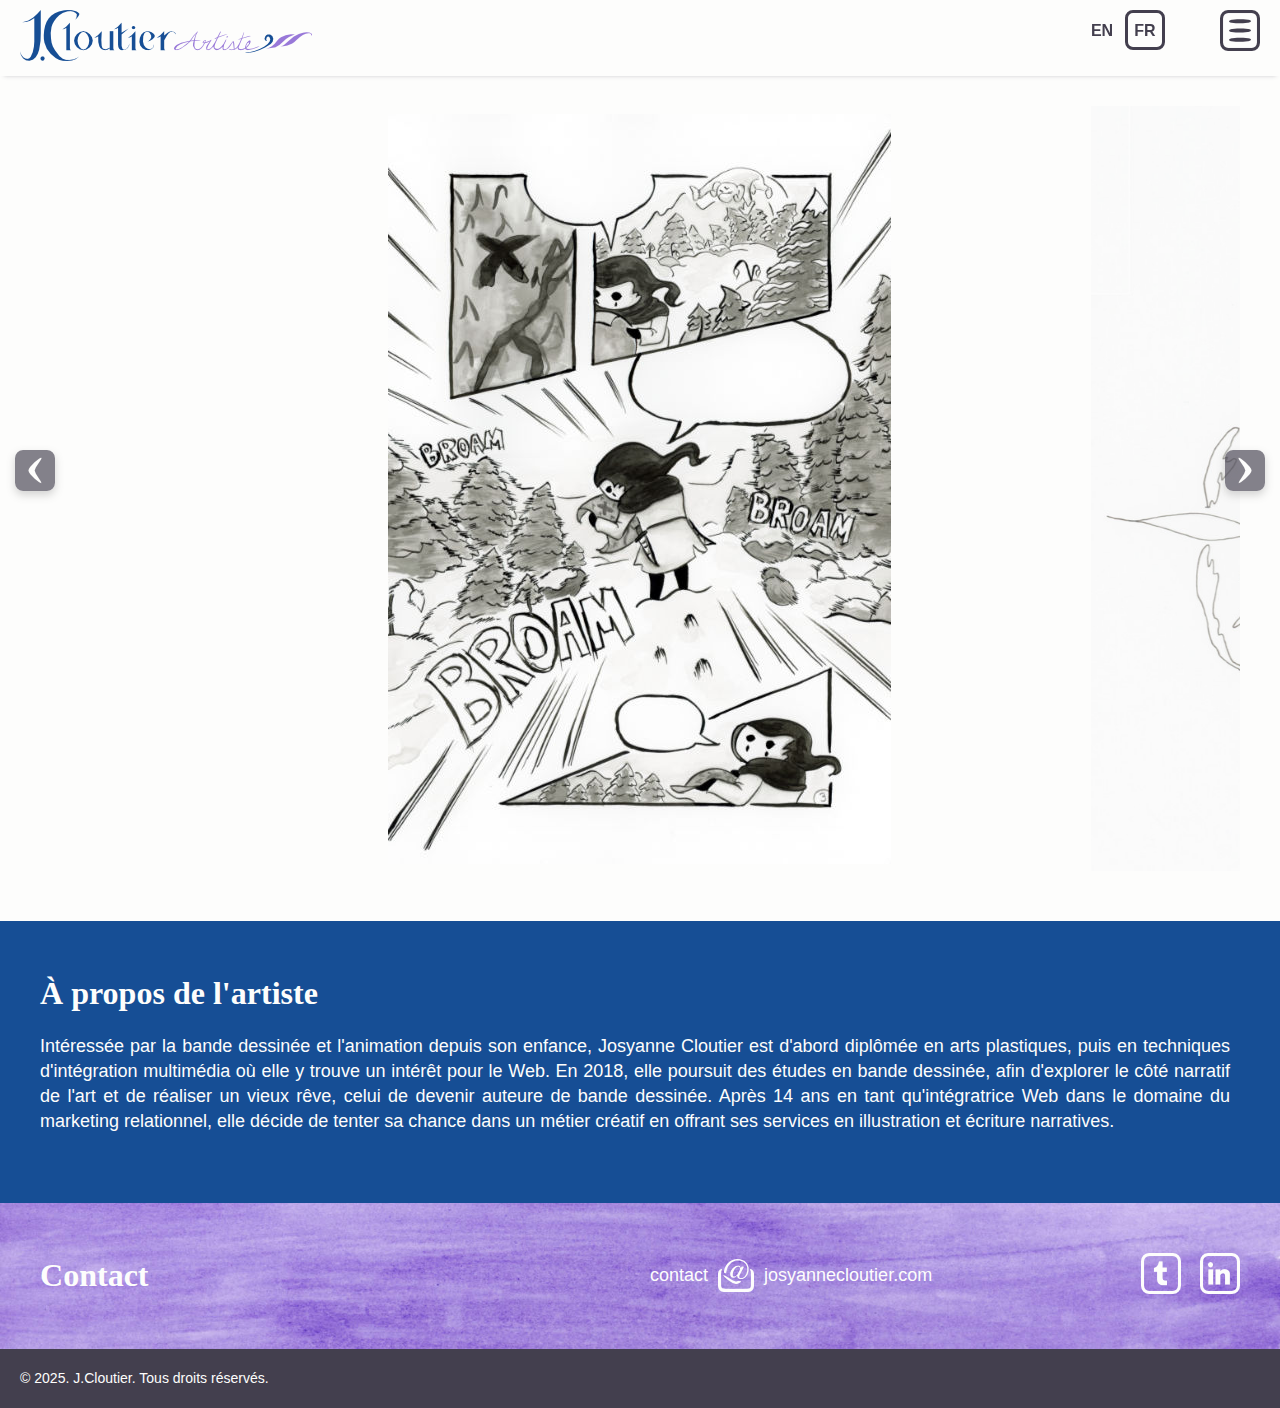
==== commit 1e2a0b16: "Adding new portfolio artwork" ====
--- a/fr/index.html
+++ b/fr/index.html
@@ -24,15 +24,11 @@
 					<li><a href="index.html#portfolio">Portfolio</a></li>
 					<li><a href="index.html#about">À propos de l'artiste</a></li>
 					<li><a href="index.html#contact">Contact</a></li>
-					<!--li><a href="politique-confidentialite.html">Politique de confidentialité</a></li-->
-					<!--li><a href="termes-et-conditions.html">Termes et conditions</a></li-->
 					<li><a href="../index.html">English</a></li>
 				</ul>
 			</nav>
 			<ul class="sMediaList">
-				<!--li><a href="#"><img src="images/ico_facebook_red.png" alt="Facebook" /></a></li-->
-				<!--li><a href="#"><img src="images/ico_instagram_red.png" alt="Instagram" /></a></li-->
-				<li><a href="https://ysojart.tumblr.com/"><img src="../images/ico_tumblr_white.png" alt="Tumblr" /></a></li>
+				<li><a href="https://jcloutierart.tumblr.com/"><img src="../images/ico_tumblr_white.png" alt="Tumblr" /></a></li>
 				<li><a href="https://www.linkedin.com/in/josyanne-cloutier-2179b8313"><img src="../images/ico_linkedin_white.png" alt="LinkedIn" /></a></li>
 			</ul>
 		</div>
@@ -47,11 +43,7 @@
 				<div class="desktop menuContent">
 					<ul class="switchLang">
 						<li><a href="../index.html">EN</a></li><li class="isActive">FR</li>
-					</ul>	
-					<!--ul class="menuNav">
-						<li><a href="index.html#about">À propos</a></li>
-						<li><a href="index.html#contact">Contact</a></li>
-					</ul-->				
+					</ul>				
 				</div>
 				<div class="menuBtn button jsMenuBtn">
 					<img src="../images/ico_menu_neutralTint.png" alt="Menu" />
@@ -60,27 +52,6 @@
 		</div>
 	</header>
 
-	<!--section id="home" class="home firstContent bgMainColor bgImgMainColor">
-		<div class="mainWrapper flexWrapper cols2-1">
-			<div>
-				<!-h1><img src="images/logo_jcloutier_red.png" alt="J.Cloutier" /></h1->
-				<!-p class="subtitle left">Aucun numérique.</p->
-				<p class="subtitle left">Aucune intelligence artificielle.</p>
-				<h1>Uniquement des histoires racontées via l'art traditionnel</h1>
-				<!-p class="bigText">Lorem ipsum dolor sit amet, <a href="#">consectetur adipiscing</a> elit. Aenean placerat mattis ligula, eget tincidunt ante faucibus at. Maecenas ac ligula vitae ante luctus fermentum. Fusce eleifend magna eget quam faucibus, nec aliquam felis ullamcorper. Donec sollicitudin vel mi non convallis. Suspendisse tincidunt, dolor eu euismod pretium, lectus velit placerat lorem, facilisis finibus diam nibh ut magna.</p->
-				<!-ul class="sMediaList">
-					<!-li><a href="#"><img src="images/ico_facebook_grey.png" alt="Facebook" /></a></li->
-					<!-li><a href="#"><img src="images/ico_instagram_grey.png" alt="Instagram" /></a></li->
-					<li><a href="https://ysojart.tumblr.com/"><img src="../images/ico_tumblr_white.png" alt="Tumblr" /></a></li>
-					<li><a href="https://www.linkedin.com/in/josyanne-cloutier-2179b8313"><img src="../images/ico_linkedin_white.png" alt="LinkedIn" /></a></li>
-				</ul->
-			</div>
-			<div class="desktop right">
-				<img src="../images/img_hero.png" alt="" />
-			</div>			
-		</div>
-	</section-->
-
 	<section id="portfolio" class="portfolio">
 		<div class="mainWrapper contentWrapper">
 			<h2 class="hide">Portfolio</h2>
@@ -94,6 +65,54 @@
 							<div class="description">
 								<p class="title">Le guerrier des ombres, page 3</p>
 								<p>2021, encre sur papier bristol, 35.6cm x 27.8cm</p>
+							</div>
+						</div>
+
+						<div class="artwork">
+							<img src="../images/20250121-ConceptArt-Izzy-LowR.jpg" alt="Izzy, concept, 2025" draggable="false" />
+							<div class="description">
+								<p class="title">Izzy, concept</p>
+								<p>2025, encre et marqueurs sur papier marqueur, 22.8cm x 27.8cm</p>
+							</div>
+						</div>
+
+						<div class="artwork">
+							<img src="../images/20250128-ConceptArt-DressIzzy-LowR.jpg" alt="Izzy, design de personnage, 2025" draggable="false" />
+							<div class="description">
+								<p class="title">Izzy, design de personnage</p>
+								<p>2025, graphite sur papier, 21.6cm x 27.8cm</p>
+							</div>
+						</div>
+
+						<div class="artwork">
+							<img src="../images/20250128-ConceptArt-Izzy-LowR.jpg" alt="Izzy, design de personnage, 2025" draggable="false" />
+							<div class="description">
+								<p class="title">Izzy, design de personnage</p>
+								<p>2025, graphite sur papier, 21.6cm x 27.8cm</p>
+							</div>
+						</div>
+
+						<div class="artwork">
+							<img src="../images/20250129-ConceptArt-MagicStaff-LowR.jpg" alt="Design de bâton magique, 2025" draggable="false" />
+							<div class="description">
+								<p class="title">Design de bâton magique</p>
+								<p>2025, graphite sur papier, 21.6cm x 27.8cm</p>
+							</div>
+						</div>
+
+						<div class="artwork">
+							<img src="../images/20250129-ConceptArt-Shadow-LowR.jpg" alt="Shadow, design de personnage, 2025" draggable="false" />
+							<div class="description">
+								<p class="title">Shadow, design de personnage</p>
+								<p>2025, graphite sur papier, 21.6cm x 27.8cm</p>
+							</div>
+						</div>
+
+						<div class="artwork">
+							<img src="../images/20250131-ConceptArt-Village-LowR.jpg" alt="Design de bâtiments pour village, 2025" draggable="false" />
+							<div class="description">
+								<p class="title">Design de bâtiments pour village</p>
+								<p>2025, graphite sur papier, 21.6cm x 27.8cm</p>
 							</div>
 						</div>
 
@@ -210,9 +229,6 @@
 
 	<section class="bgMainColor" id="about">
 		<div class="mainWrapper contentWrapper flexWrapper cols1-2">
-			<!--div class="desktop photo">
-				<img src="../images/photo_jcloutier.jpg" alt="Josyanne Cloutier" />
-			</div-->
 			<div class="description">
 				<h2>À propos de l'artiste</h2>
 				<p>Intéressée par la bande dessinée et l'animation depuis son enfance, Josyanne Cloutier est d'abord diplômée en arts plastiques, puis en techniques d'intégration multimédia où elle y trouve un intérêt pour le Web. En 2018, elle poursuit des études en bande dessinée, afin d'explorer le côté narratif de l'art et de réaliser un vieux rêve, celui de devenir auteure de bande dessinée. Après 14&nbsp;ans en tant qu'intégratrice Web dans le domaine du marketing relationnel, elle décide de tenter sa chance dans un métier créatif en offrant ses services en illustration et écriture narratives.</p>
@@ -235,10 +251,7 @@
 				</div>
 				<div class="contactOther">
 					<ul class="sMediaList">
-						<!--li><a href="mailto:contact@josyannecloutier.com"><img src="../images/ico_email_white.png" alt="Courriel" /></a></li-->
-						<!--li><a href="#"><img src="images/ico_facebook_red.png" alt="Facebook" /></a></li-->
-						<!--li><a href="#"><img src="images/ico_instagram_red.png" alt="Instagram" /></a></li-->
-						<li><a href="https://ysojart.tumblr.com/"><img src="../images/ico_tumblr_white.png" alt="Tumblr" /></a></li>
+						<li><a href="https://jcloutierart.tumblr.com/"><img src="../images/ico_tumblr_white.png" alt="Tumblr" /></a></li>
 						<li><a href="https://www.linkedin.com/in/josyanne-cloutier-2179b8313"><img src="../images/ico_linkedin_white.png" alt="LinkedIn" /></a></li>
 					</ul>
 				</div>
@@ -249,14 +262,8 @@
 	<footer class="bgNeutralColor2 footer">
 		<div class="mainWrapper flexWrapper cols1-1">
 			<div>
-				<p>&copy; 2024. J.Cloutier. Tous droits réservés.</p>
-			</div>
-			<!--div>
-				<ul class="linkList">
-					<li><a href="politique-confidentialite.html">Politique de confidentialité</a></li>
-					<li><a href="termes-et-conditions.html">Termes et conditions</a></li>
-				</ul>
-			</div-->
+				<p>&copy; 2025. J.Cloutier. Tous droits réservés.</p>
+			</div>
 		</div>
 	</footer>
 </body>
--- a/css/mainstyle.css
+++ b/css/mainstyle.css
@@ -5,17 +5,6 @@
 /* VARIABLES */
 html {
 	/* Colors */
-	/*--bourgogne: rgba(100, 3, 31, 1);
-		--bourgogne75: rgba(100, 3, 31, 0.75);
-	--turquoise: rgba(121, 225, 178, 1);
-		--turquoise75: rgba(121, 225, 178, 0.75);
-	--grey: rgba(139, 119, 125, 1);
-		--grey75: rgba(139, 119, 125, 0.75);
-	--black: rgba(0, 0, 0, 1);
-		--black75: rgba(0, 0, 0, 0.75);
-	--white: rgba(255, 255, 255, 1);
-		--white75: rgba(255, 255, 255, 0.75);*/
-
 	--mainColor: rgba(22, 78, 149, 1);			/* Bleu de Prusse */
 	--secondColor1: rgba(152, 120, 216, 1);		/* Violet d'outremer */
 	--secondColor2: rgba(251, 237, 71, 1);		/* Aureoline */
@@ -86,10 +75,6 @@
 .mainWrapper { width:100%; max-width:var(--bodyMaxWidth); margin:0 auto; padding-left:var(--spacing20); padding-right:var(--spacing20); }
 .contentWrapper { padding-left:calc(var(--spacing20) * 2); padding-right:calc(var(--spacing20) * 2); }
 
-/*.bgBourgogne { background-color:var(--bourgogne); color:var(--white); }
-	.bgBourgogne a, .bgBourgogne a:active, .bgBourgogne a:visited { color:var(--white); }
-	.bgBourgogne a:hover, .bgBourgogne a:focus { color:var(--bourgogne); background-color:var(--white); }*/
-
 .bgMainColor { background-color:var(--mainColor); color:var(--white); }
 	.bgMainColor a, .bgMainColor a:active, .bgMainColor a:visited { color:var(--white); }
 	.bgMainColor a:hover, .bgMainColor a:focus { color:var(--mainColor); background-color:var(--white); }
@@ -97,19 +82,12 @@
 
 .bgImgMainColor { background-image:url("../images/bg_paintBlue.jpg"); background-repeat:no-repeat; background-position:center; background-size:cover; }
 
-/*.bgTurquoise { background-color:var(--turquoise); }*/
-/*.bgTurquoise75 { background-color:var(--turquoise75); }*/
-
 .bgSecondColor1 { background-color:var(--secondColor1); color:var(--white); }
 	.bgSecondColor1 a, .bgSecondColor1 a:active, .bgSecondColor1 a:visited { color:var(--white); }
 	.bgSecondColor1 a:hover, .bgSecondColor a:focus { color:var(--secondColor1); background-color:var(--white); }
 	.bgSecondColor1 h1, .bgSecondColor1 h2, .bgSecondColor1 h3 { color:var(--white); }
 
 .bgImgSecondColor1 { background-image:url("../images/bg_paintPurple.jpg"); background-repeat:no-repeat; background-position:center; background-size:cover; }
-
-/*.bgGrey { background-color:var(--grey); color:var(--white); }
-	.bgGrey a, .bgGrey a:active, .bgGrey a:visited { color:var(--white); }
-	.bgGrey a:hover, .bgGrey a:focus { color:var(--grey); background-color:var(--white); }*/
 
 .bgNeutralColor2 { background-color:var(--neutralColor2); color:var(--white); }
 	.bgNeutralColor2 a, .bgNeutralColor2 a:active, .bgNeutralColor2 a:visited { color:var(--white); }
@@ -157,10 +135,10 @@
 
 
 /* HEADER */
-.header { position:sticky; left:0; top:0; width:100%; z-index:100; /*background-color:var(--white);*/ box-shadow:0 4px 4px -4px var(--neutralColor2-25); }
+.header { position:sticky; left:0; top:0; width:100%; z-index:100; box-shadow:0 4px 4px -4px var(--neutralColor2-25); }
 .header .flexWrapper.cols1-1 > div { flex-basis:auto; }
 
-.header .logo img { width:auto; max-width:100%; /*max-width:148px;*/ }
+.header .logo img { width:auto; max-width:100%; }
 .header .logo a, .header .logo a:hover, .header .logo a:visited { background-color:transparent; }
 
 .header .menuWrapper { text-align:right; }
@@ -169,7 +147,7 @@
 .header .switchLang { display:inline-block; list-style-type:none; margin-right:30px; text-align:right; }
 	.header .switchLang li { display:inline-block; width:40px; line-height:40px; text-align:center; font-size:0.89em; /* 16px / 18px */ font-weight:bold; margin-right:3px; -webkit-border-radius:var(--radius); -moz-border-radius:var(--radius); border-radius:var(--radius); }
 	.header .switchLang li:last-child { margin-right:0; }
-	.header .switchLang li a, .header .switchLang li a:active, .header .switchLang li a:visited { /*color:var(--neutralColor2);*/ text-decoration:none; display:block; }
+	.header .switchLang li a, .header .switchLang li a:active, .header .switchLang li a:visited { text-decoration:none; display:block; }
 	.header .switchLang li a:hover, .header .switchLang li a:focus { background-color:var(--neutralColor2); color:var(--white); }
 	.header .switchLang li.isActive { color:var(--neutralColor2); border:3px solid var(--neutralColor2); box-sizing:border-box; line-height:34px; }
 /* Colored bg header */
@@ -178,7 +156,7 @@
 
 .header .menuNav { display:inline-block; list-style-type:none; text-align:right; }
 	.header .menuNav li { display:inline-block; margin-left:var(--spacing20); line-height:40px; text-align:center; font-size:0.89em; /* 16px / 18px */ font-weight:bold; color:var(--neutralColor2); -webkit-border-radius:var(--radius); -moz-border-radius:var(--radius); border-radius:var(--radius); }
-	.header .menuNav li a, .header .menuNav li a:active, .header .menuNav li a:visited { padding:0 var(--spacing10); /*color:var(--neutralColor2);*/ display:block; text-decoration:none; }
+	.header .menuNav li a, .header .menuNav li a:active, .header .menuNav li a:visited { padding:0 var(--spacing10); display:block; text-decoration:none; }
 	.header .menuNav li a:hover, .header .menuNav li a:focus { color:var(--white); background-color:var(--neutralColor2); }
 /* Colored bg header */
 	.header.bgMainColor .menuNav li { color:var(--white); }
@@ -219,11 +197,9 @@
 
 /* HOME PAGE */
 .home {}
-.home .contentWrapper { /*max-width:calc(var(--bodyMaxWidth) * 0.60);*/ }
-/*.home h1 { text-align:center; }*/
-	/*.home h1 img { width:100%; max-width:326px; }*/
+.home .contentWrapper { }
 .home p { line-height:120%; }
-.home .sMediaList { /*text-align:center;*/ margin-top:var(--spacing30); }
+.home .sMediaList { margin-top:var(--spacing30); }
 .home div:nth-child(2) img { max-width:100%; }
 
 
@@ -232,13 +208,12 @@
 
 .slideshowWrapper { position:relative; }
 	.slideshow { overflow:hidden; scroll-behavior:smooth; scroll-snap-type:x mandatory; cursor:grab; }
-		.slideshow .artworkWrapper { display:flex; flex-direction:row; flex-wrap:nowrap; align-items:center; height:85vh/*75vh*/; max-height:800px/*750px*/; }
-			/*.slideshow .artworkWrapper:after { content:""; width:100px; height:100px; background-color:blue; }*/
-			.slideshow .artwork { position:relative; /*float:left;*/ margin:0 /*var(--spacing10)*/ calc(var(--spacing50) * 2); scroll-snap-align:center; opacity:0.5; -webkit-transition:var(--transition500msEase); -moz-transition:var(--transition500msEase); transition:var(--transition500msEase); }
-			.slideshow .artwork:first-child { /*margin-left:0;*/ margin-left:30%; }
+		.slideshow .artworkWrapper { display:flex; flex-direction:row; flex-wrap:nowrap; align-items:center; height:85vh; max-height:800px; }
+			.slideshow .artwork { position:relative; margin:0 calc(var(--spacing50) * 2); scroll-snap-align:center; opacity:0.5; -webkit-transition:var(--transition500msEase); -moz-transition:var(--transition500msEase); transition:var(--transition500msEase); }
+			.slideshow .artwork:first-child { margin-left:30%; }
 			.slideshow .artwork:last-child { margin-right:0; padding-right:30%; }
 			.slideshow .artwork.isActive { opacity:1; }		
-				.slideshow .artwork img { display:block; width:auto; height:auto; max-height:85vh/*75vh*/; }
+				.slideshow .artwork img { display:block; width:auto; height:auto; max-height:85vh; }
 				.slideshow .artwork .description { background-color:var(--neutralColor2-75); display:none; font-size:0.89em; /* 16px */ color:var(--white); text-align:center; position:absolute; top:0; left:0; padding:10px; width:100%; height:100%; align-content:center; -webkit-transition:var(--transition500msEase); -moz-transition:var(--transition500msEase); transition:var(--transition500msEase); }
 					.slideshow .artwork .title { font-weight:bold; font-size:1.15em; }
 				.slideshow .artwork.isActive:hover .description, .slideshow .artwork.isActive:focus .description { display:block; }
@@ -247,7 +222,7 @@
 	.slideshowControls { z-index:5; }
 		.slideshowControls img { display:block; }
 		.slideshowControls .button {}
-		.slideshowControls .prevBtn, .slideshowControls .nextBtn { position:absolute; top:45%; opacity:0.65; /*background-color:var(--white); padding:5px;*/ webkit-border-radius:var(--radius); -moz-border-radius:var(--radius); border-radius:var(--radius); box-shadow:0 4px 8px rgba(0, 0, 0, 0.25); -webkit-transition:var(--transition500msEase); -moz-transition:var(--transition500msEase); transition:var(--transition500msEase); }	
+		.slideshowControls .prevBtn, .slideshowControls .nextBtn { position:absolute; top:45%; opacity:0.65; webkit-border-radius:var(--radius); -moz-border-radius:var(--radius); border-radius:var(--radius); box-shadow:0 4px 8px rgba(0, 0, 0, 0.25); -webkit-transition:var(--transition500msEase); -moz-transition:var(--transition500msEase); transition:var(--transition500msEase); }	
 		.slideshowControls .prevBtn { left:-25px; }			
 		.slideshowControls .nextBtn { right:-25px; }
 			.slideshowControls .prevBtn:hover, .slideshowControls .prevBtn:focus, .slideshowControls .nextBtn:hover, .slideshowControls .nextBtn:focus { opacity:1; }
@@ -263,7 +238,6 @@
 /* CONTACT PAGE */
 #contact {}
 #contact .flexWrapper { align-items:center; }
-	/*#contact .flexWrapper > div {}*/
 #contact .contactInfoWrapper.flexWrapper.cols1-1 > div { flex-basis:auto; }
 #contact .contactEmail {}
 	#contact .contactEmail ul { list-style-type:none; font-size:0; }
@@ -277,7 +251,6 @@
 .footer { font-size:0.78em; /* 14px / 18px */ text-align:left; }
 .footer.bgNeutralColor2 { padding-top:var(--spacing20); padding-bottom:var(--spacing20); }
 .footer p { margin:0; }
-/*.footer .flexWrapper > div {}*/
 	.footer .flexWrapper div:nth-child(2) { text-align:right; }
 .footer .linkList { list-style-type:none; }
 	.footer .linkList li { display:inline; margin-right:var(--spacing10); }
@@ -286,16 +259,12 @@
 
 
 /* RESPONSIVE */
-/*@media screen and (max-width:var(--bodyMaxWidth)){
-	header { background-color:turquoise; }
-}*/
-
 @media screen and (max-width:992px){
 	header {}
 
 	/* PORTFOLIO */
-	.slideshow .artwork { margin:/*5px*/ var(--spacing20); }
-		.slideshow .artwork img { max-width:78vw /*550px*/; }
+	.slideshow .artwork { margin:var(--spacing20); }
+		.slideshow .artwork img { max-width:78vw; }
 	.slideshow .artwork:first-child { margin-left:0; padding-left:0; }
 	.slideshow .artwork:last-child { margin-right:0; padding-right:0; }
 }
@@ -308,7 +277,7 @@
 	header {}
 
 	h1 { margin-bottom:var(--spacing30); }
-	h2 { /*text-align:center;*/ margin-bottom:var(--spacing30); }
+	h2 { margin-bottom:var(--spacing30); }
 
 	#about h2, #contact h2 { text-align:center; }
 
@@ -326,11 +295,9 @@
 	.home .sMediaList { margin-top:var(--spacing30); }
 
 
-	/* PORTFOLIO PAGE */	
-	/*.slideshow .artwork { margin:5px; }*/
-		/*.slideshow .artwork img { max-width:78vw /450px/; }*/
+	/* PORTFOLIO PAGE */
 			.slideshow .artwork .description { padding:5px; }
-	.slideshowControls { /*display:none;*/ }
+	.slideshowControls { }
 	.slideshowControls .prevBtn { left:0; }			
 	.slideshowControls .nextBtn { right:0; }
 
@@ -351,5 +318,4 @@
 
 	/* PORTFOLIO */
 	.slideshow .artwork { margin:0; }
-		/*.slideshow .artwork img { max-width:78vw /290px/; }*/
 }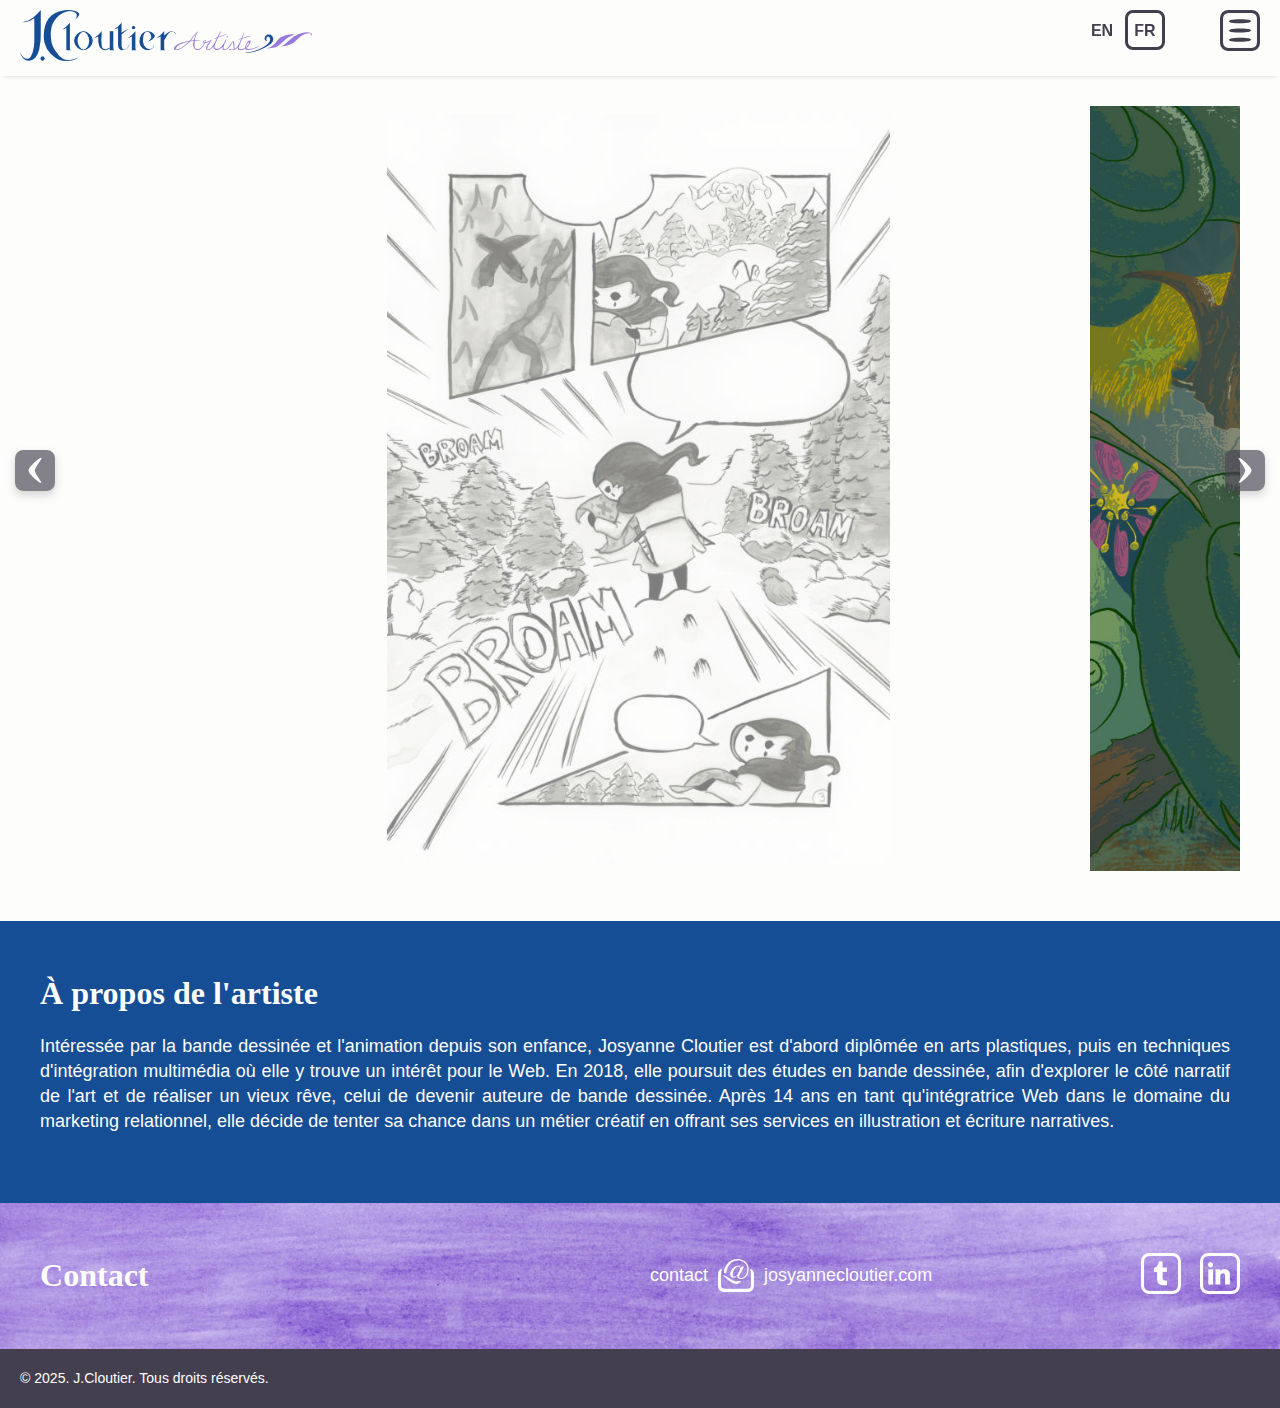
==== commit 726e511e: "add new portfolio artwork" ====
--- a/fr/index.html
+++ b/fr/index.html
@@ -60,11 +60,19 @@
 				<div class="slideshow">
 					<div class="artworkWrapper">
 
-						<div class="artwork isActive">
+						<div class="artwork">
 							<img src="../images/2021_GuerrierOmbre_p3.jpg" alt="Le guerrier des ombres, page 3, 2021" draggable="false" />
 							<div class="description">
 								<p class="title">Le guerrier des ombres, page 3</p>
 								<p>2021, encre sur papier bristol, 35.6cm x 27.8cm</p>
+							</div>
+						</div>
+
+						<div class="artwork isActive">
+							<img src="../images/20250212-Izzy-ConceptPage-LowR.jpg" alt="Izzy, art concept, 2025" draggable="false" />
+							<div class="description">
+								<p class="title">Izzy, art concept</p>
+								<p>2025, art numérique</p>
 							</div>
 						</div>
 
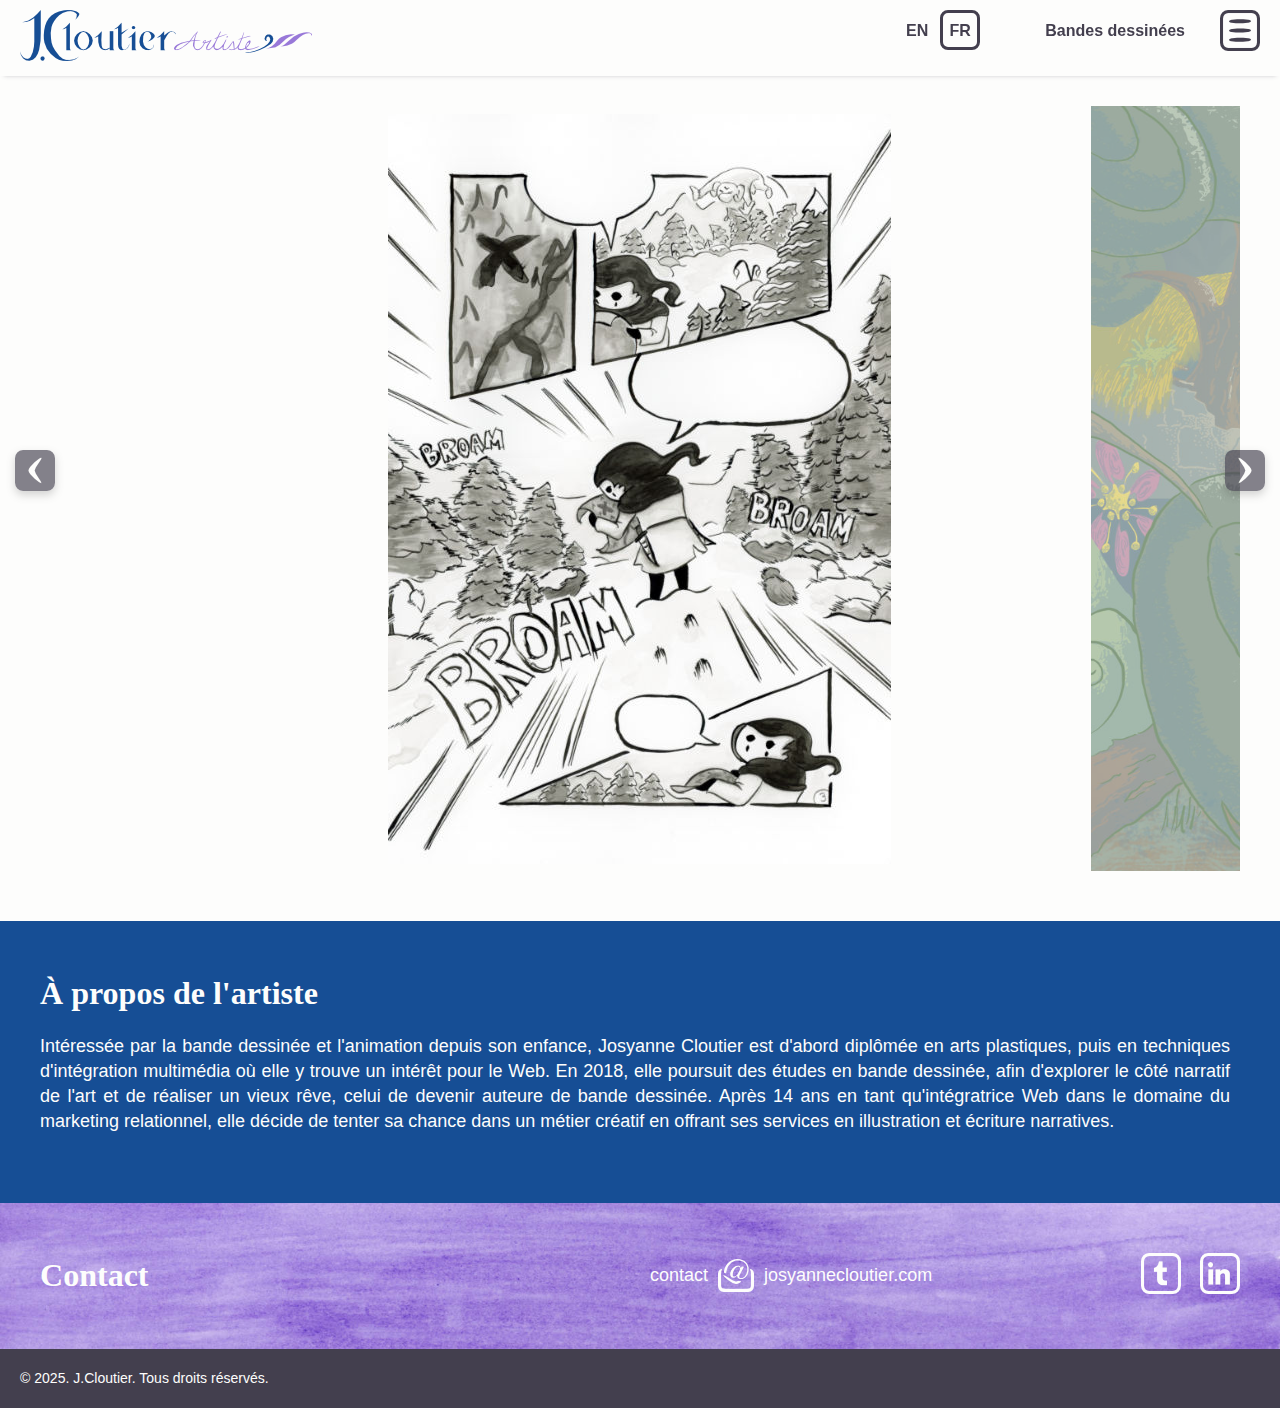
==== commit 706a9946: "Adding comics page" ====
--- a/fr/index.html
+++ b/fr/index.html
@@ -22,14 +22,15 @@
 				<ul>
 					<li><a href="index.html">Accueil</a></li>
 					<li><a href="index.html#portfolio">Portfolio</a></li>
+					<li><a href="bandes-dessinees.html">Bandes dessinées</a></li>
 					<li><a href="index.html#about">À propos de l'artiste</a></li>
 					<li><a href="index.html#contact">Contact</a></li>
 					<li><a href="../index.html">English</a></li>
 				</ul>
 			</nav>
 			<ul class="sMediaList">
-				<li><a href="https://jcloutierart.tumblr.com/"><img src="../images/ico_tumblr_white.png" alt="Tumblr" /></a></li>
-				<li><a href="https://www.linkedin.com/in/josyanne-cloutier-2179b8313"><img src="../images/ico_linkedin_white.png" alt="LinkedIn" /></a></li>
+				<li><a href="https://jcloutierart.tumblr.com/"><img src="../images/ico-tumblr-white.png" alt="Tumblr" /></a></li>
+				<li><a href="https://www.linkedin.com/in/josyanne-cloutier-2179b8313"><img src="../images/ico-linkedin-white.png" alt="LinkedIn" /></a></li>
 			</ul>
 		</div>
 	</div>	
@@ -37,12 +38,15 @@
 	<header class="header bgWhite">
 		<div class="mainWrapper flexWrapper cols1-1">
 			<div class="logo">
-				<a href="index.html"><img src="../images/logo_jcloutier_fr_blue.png" alt="J.Cloutier Artiste" /></a>
+				<a href="index.html"><img src="../images/logo-jcloutier-fr-blue.png" alt="J.Cloutier Artiste" /></a>
 			</div>
 			<div class="menuWrapper">
 				<div class="desktop menuContent">
 					<ul class="switchLang">
 						<li><a href="../index.html">EN</a></li><li class="isActive">FR</li>
+					</ul>	
+					<ul class="menuNav">
+						<li><a href="bandes-dessinees.html">Bandes dessinées</a></li>
 					</ul>				
 				</div>
 				<div class="menuBtn button jsMenuBtn">
@@ -60,15 +64,15 @@
 				<div class="slideshow">
 					<div class="artworkWrapper">
 
-						<div class="artwork">
-							<img src="../images/2021_GuerrierOmbre_p3.jpg" alt="Le guerrier des ombres, page 3, 2021" draggable="false" />
+						<div class="artwork isActive">
+							<img src="../images/2021-GuerrierOmbre-p3.jpg" alt="Le guerrier des ombres, page 3, 2021" draggable="false" />
 							<div class="description">
 								<p class="title">Le guerrier des ombres, page 3</p>
 								<p>2021, encre sur papier bristol, 35.6cm x 27.8cm</p>
 							</div>
 						</div>
 
-						<div class="artwork isActive">
+						<div class="artwork">
 							<img src="../images/20250212-Izzy-ConceptPage-LowR.jpg" alt="Izzy, art concept, 2025" draggable="false" />
 							<div class="description">
 								<p class="title">Izzy, art concept</p>
@@ -125,7 +129,7 @@
 						</div>
 
 						<div class="artwork">
-							<img src="../images/2024_Ramfresh_Concept1.jpg" alt="Ramfresh, concept 1 2024" draggable="false" />
+							<img src="../images/2024-Ramfresh-Concept1.jpg" alt="Ramfresh, concept 1 2024" draggable="false" />
 							<div class="description">
 								<p class="title">Ramfresh, concept 1</p>
 								<p>2024, encre et marqueurs sur papier marqueur, 22.8cm x 30.4cm</p>
@@ -133,7 +137,7 @@
 						</div>
 
 						<div class="artwork">
-							<img src="../images/2022_SuperChevre.jpg" alt="Super Chèvre, 2022" draggable="false" />
+							<img src="../images/2022-SuperChevre.jpg" alt="Super Chèvre, 2022" draggable="false" />
 							<div class="description">
 								<p class="title">Super Chèvre</p>
 								<p>2022, encre, gouache et aquarelle sur papier aquarelle, 22.8cm x 30.4cm</p>
@@ -141,7 +145,7 @@
 						</div>
 
 						<div class="artwork">
-							<img src="../images/2022_EvilBouc.jpg" alt="Evil Bouc, 2022" draggable="false" />
+							<img src="../images/2022-EvilBouc.jpg" alt="Evil Bouc, 2022" draggable="false" />
 							<div class="description">
 								<p class="title">Evil Bouc</p>
 								<p>2022, encre, gouache et aquarelle sur papier aquarelle, 22.8cm x 30.4cm</p>
@@ -149,7 +153,7 @@
 						</div>
 
 						<div class="artwork">
-							<img src="../images/2022_MadWoulf.jpg" alt="Mad Woülf, 2022" draggable="false" />
+							<img src="../images/2022-MadWoulf.jpg" alt="Mad Woülf, 2022" draggable="false" />
 							<div class="description">
 								<p class="title">Mad Woülf</p>
 								<p>2022, encre, gouache et aquarelle sur papier aquarelle, 22.8cm x 30.4cm</p>
@@ -157,7 +161,7 @@
 						</div>
 
 						<div class="artwork">
-							<img src="../images/2022_SCCharaSheet.jpg" alt="Feuille de personnage pour Super Chèvre, 2022" draggable="false" />
+							<img src="../images/2022-SC-CharaSheet.jpg" alt="Feuille de personnage pour Super Chèvre, 2022" draggable="false" />
 							<div class="description">
 								<p class="title">Feuille de personnage pour Super Chèvre</p>
 								<p>2022, graphite sur papier, 22.8cm x 30.4cm</p>
@@ -165,7 +169,7 @@
 						</div>
 
 						<div class="artwork">
-							<img src="../images/2019_SCInvitation_p2.jpg" alt="Invitation, page 2, 2019" draggable="false" />
+							<img src="../images/2019-SC-Invitation-p2.jpg" alt="Invitation, page 2, 2019" draggable="false" />
 							<div class="description">
 								<p class="title">Invitation, page 2</p>
 								<p>2019, encre sur papier bristol, 35.6cm x 27.8cm</p>
@@ -173,7 +177,7 @@
 						</div>
 
 						<div class="artwork">
-							<img src="../images/2020_TommyTimeTravel.jpg" alt="Voyage dans le temps, 2020" draggable="false" />
+							<img src="../images/2020-Tommy-TimeTravel.jpg" alt="Voyage dans le temps, 2020" draggable="false" />
 							<div class="description">
 								<p class="title">Voyage dans le temps</p>
 								<p>2020, encre sur papier bristol, 35.6cm x 27.8cm</p>
@@ -181,7 +185,7 @@
 						</div>
 
 						<div class="artwork">
-							<img src="../images/20240506_EtudeCraneLoup.jpg" alt="Étude d'un crâne de loup, 2024" draggable="false" />
+							<img src="../images/20240506-EtudeCraneLoup.jpg" alt="Étude d'un crâne de loup, 2024" draggable="false" />
 							<div class="description">
 								<p class="title">Étude d'un crâne de loup</p>
 								<p>2024, graphite sur papier, 14.2cm x 21.6cm</p>
@@ -189,7 +193,7 @@
 						</div>
 
 						<div class="artwork">
-							<img src="../images/2024_LumiereFeline.jpg" alt="Lumière féline" draggable="false" />
+							<img src="../images/2024-LumiereFeline.jpg" alt="Lumière féline" draggable="false" />
 							<div class="description">
 								<p class="title">Lumière féline</p>
 								<p>2024, encre sur papier aquarelle, 17.7cm x 17.7cm</p>
@@ -197,7 +201,7 @@
 						</div>						
 
 						<div class="artwork">
-							<img src="../images/20240419_Woulf.jpg" alt="Mad Woülf, exercice de coloration, 2024" draggable="false" />
+							<img src="../images/20240419-Woulf.jpg" alt="Mad Woülf, exercice de coloration, 2024" draggable="false" />
 							<div class="description">
 								<p class="title">Mad Woülf (exercice de coloration)</p>
 								<p>2024, encre, aquarelle et gouache sur papier média mixte, 7.6cm x 11.5cm</p>
@@ -205,7 +209,7 @@
 						</div>					
 
 						<div class="artwork">
-							<img src="../images/20240524_Woulf.jpg" alt="Mad Woülf, exercice de coloration, 2024" draggable="false" />
+							<img src="../images/20240524-Woulf.jpg" alt="Mad Woülf, exercice de coloration, 2024" draggable="false" />
 							<div class="description">
 								<p class="title">Mad Woülf (exercice de coloration)</p>
 								<p>2024, encre, aquarelle et gouache sur papier média mixte, 7.5cm x 11.5cm</p>
@@ -213,7 +217,7 @@
 						</div>
 
 						<div class="artwork">
-							<img src="../images/20240427_ShadowWarriorColor.jpg" alt="Guerrier de l'ombre, exercice de coloration, 2024" draggable="false" />
+							<img src="../images/20240427-ShadowWarrior-Color.jpg" alt="Guerrier de l'ombre, exercice de coloration, 2024" draggable="false" />
 							<div class="description">
 								<p class="title">Guerrier de l'ombre (exercice de coloration)</p>
 								<p>2024, aquarelle et gouache sur papier média mixte, 7.6cm x 11.5cm</p>
@@ -259,8 +263,8 @@
 				</div>
 				<div class="contactOther">
 					<ul class="sMediaList">
-						<li><a href="https://jcloutierart.tumblr.com/"><img src="../images/ico_tumblr_white.png" alt="Tumblr" /></a></li>
-						<li><a href="https://www.linkedin.com/in/josyanne-cloutier-2179b8313"><img src="../images/ico_linkedin_white.png" alt="LinkedIn" /></a></li>
+						<li><a href="https://jcloutierart.tumblr.com/"><img src="../images/ico-tumblr-white.png" alt="Tumblr" /></a></li>
+						<li><a href="https://www.linkedin.com/in/josyanne-cloutier-2179b8313"><img src="../images/ico-linkedin-white.png" alt="LinkedIn" /></a></li>
 					</ul>
 				</div>
 			</div>
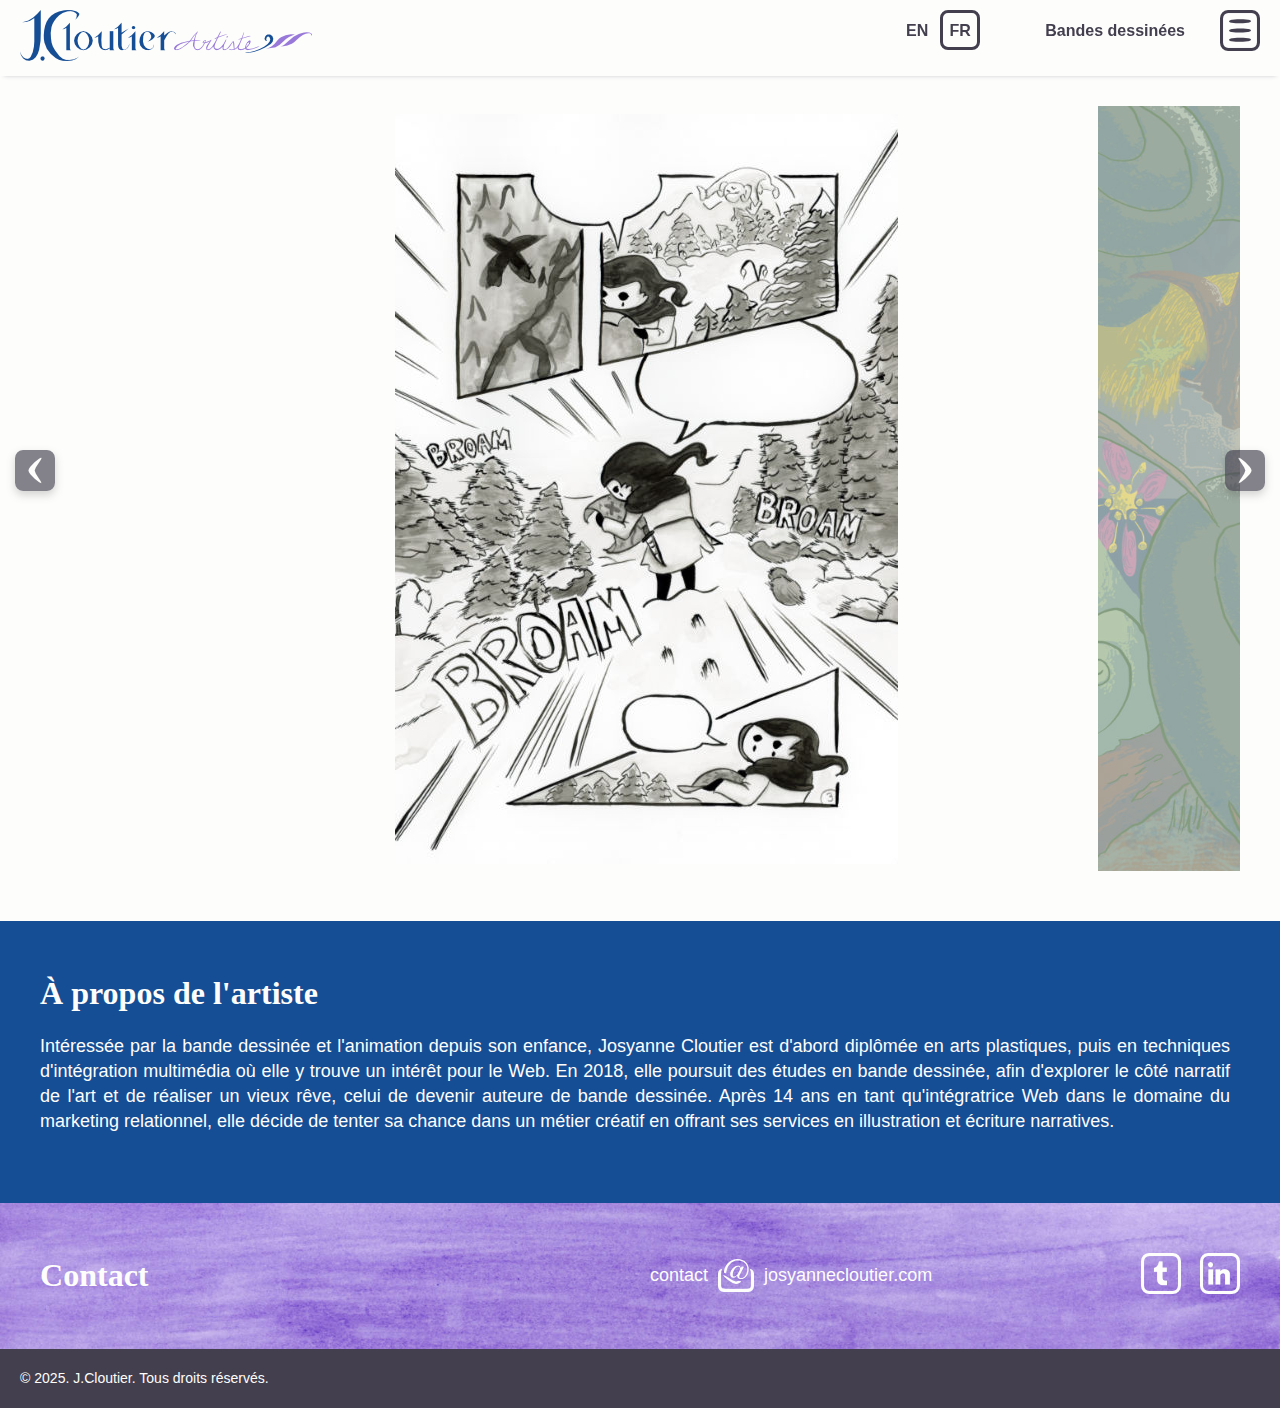
==== commit fec15dfa: "Update portfolio images" ====
--- a/fr/index.html
+++ b/fr/index.html
@@ -89,52 +89,20 @@
 						</div>
 
 						<div class="artwork">
-							<img src="../images/20250128-ConceptArt-DressIzzy-LowR.jpg" alt="Izzy, design de personnage, 2025" draggable="false" />
+							<img src="../images/2020-Tommy-TimeTravel.jpg" alt="Voyage dans le temps, 2020" draggable="false" />
 							<div class="description">
-								<p class="title">Izzy, design de personnage</p>
-								<p>2025, graphite sur papier, 21.6cm x 27.8cm</p>
+								<p class="title">Voyage dans le temps</p>
+								<p>2020, encre sur papier bristol, 35.6cm x 27.8cm</p>
 							</div>
 						</div>
 
 						<div class="artwork">
-							<img src="../images/20250128-ConceptArt-Izzy-LowR.jpg" alt="Izzy, design de personnage, 2025" draggable="false" />
+							<img src="../images/2019-SC-Invitation-p2.jpg" alt="Invitation, page 2, 2019" draggable="false" />
 							<div class="description">
-								<p class="title">Izzy, design de personnage</p>
-								<p>2025, graphite sur papier, 21.6cm x 27.8cm</p>
+								<p class="title">Invitation, page 2</p>
+								<p>2019, encre sur papier bristol, 35.6cm x 27.8cm</p>
 							</div>
-						</div>
-
-						<div class="artwork">
-							<img src="../images/20250129-ConceptArt-MagicStaff-LowR.jpg" alt="Design de bâton magique, 2025" draggable="false" />
-							<div class="description">
-								<p class="title">Design de bâton magique</p>
-								<p>2025, graphite sur papier, 21.6cm x 27.8cm</p>
-							</div>
-						</div>
-
-						<div class="artwork">
-							<img src="../images/20250129-ConceptArt-Shadow-LowR.jpg" alt="Shadow, design de personnage, 2025" draggable="false" />
-							<div class="description">
-								<p class="title">Shadow, design de personnage</p>
-								<p>2025, graphite sur papier, 21.6cm x 27.8cm</p>
-							</div>
-						</div>
-
-						<div class="artwork">
-							<img src="../images/20250131-ConceptArt-Village-LowR.jpg" alt="Design de bâtiments pour village, 2025" draggable="false" />
-							<div class="description">
-								<p class="title">Design de bâtiments pour village</p>
-								<p>2025, graphite sur papier, 21.6cm x 27.8cm</p>
-							</div>
-						</div>
-
-						<div class="artwork">
-							<img src="../images/2024-Ramfresh-Concept1.jpg" alt="Ramfresh, concept 1 2024" draggable="false" />
-							<div class="description">
-								<p class="title">Ramfresh, concept 1</p>
-								<p>2024, encre et marqueurs sur papier marqueur, 22.8cm x 30.4cm</p>
-							</div>
-						</div>
+						</div>						
 
 						<div class="artwork">
 							<img src="../images/2022-SuperChevre.jpg" alt="Super Chèvre, 2022" draggable="false" />
@@ -158,71 +126,7 @@
 								<p class="title">Mad Woülf</p>
 								<p>2022, encre, gouache et aquarelle sur papier aquarelle, 22.8cm x 30.4cm</p>
 							</div>
-						</div>
-
-						<div class="artwork">
-							<img src="../images/2022-SC-CharaSheet.jpg" alt="Feuille de personnage pour Super Chèvre, 2022" draggable="false" />
-							<div class="description">
-								<p class="title">Feuille de personnage pour Super Chèvre</p>
-								<p>2022, graphite sur papier, 22.8cm x 30.4cm</p>
-							</div>
-						</div>
-
-						<div class="artwork">
-							<img src="../images/2019-SC-Invitation-p2.jpg" alt="Invitation, page 2, 2019" draggable="false" />
-							<div class="description">
-								<p class="title">Invitation, page 2</p>
-								<p>2019, encre sur papier bristol, 35.6cm x 27.8cm</p>
-							</div>
-						</div>
-
-						<div class="artwork">
-							<img src="../images/2020-Tommy-TimeTravel.jpg" alt="Voyage dans le temps, 2020" draggable="false" />
-							<div class="description">
-								<p class="title">Voyage dans le temps</p>
-								<p>2020, encre sur papier bristol, 35.6cm x 27.8cm</p>
-							</div>
-						</div>
-
-						<div class="artwork">
-							<img src="../images/20240506-EtudeCraneLoup.jpg" alt="Étude d'un crâne de loup, 2024" draggable="false" />
-							<div class="description">
-								<p class="title">Étude d'un crâne de loup</p>
-								<p>2024, graphite sur papier, 14.2cm x 21.6cm</p>
-							</div>
-						</div>
-
-						<div class="artwork">
-							<img src="../images/2024-LumiereFeline.jpg" alt="Lumière féline" draggable="false" />
-							<div class="description">
-								<p class="title">Lumière féline</p>
-								<p>2024, encre sur papier aquarelle, 17.7cm x 17.7cm</p>
-							</div>
-						</div>						
-
-						<div class="artwork">
-							<img src="../images/20240419-Woulf.jpg" alt="Mad Woülf, exercice de coloration, 2024" draggable="false" />
-							<div class="description">
-								<p class="title">Mad Woülf (exercice de coloration)</p>
-								<p>2024, encre, aquarelle et gouache sur papier média mixte, 7.6cm x 11.5cm</p>
-							</div>
 						</div>					
-
-						<div class="artwork">
-							<img src="../images/20240524-Woulf.jpg" alt="Mad Woülf, exercice de coloration, 2024" draggable="false" />
-							<div class="description">
-								<p class="title">Mad Woülf (exercice de coloration)</p>
-								<p>2024, encre, aquarelle et gouache sur papier média mixte, 7.5cm x 11.5cm</p>
-							</div>
-						</div>
-
-						<div class="artwork">
-							<img src="../images/20240427-ShadowWarrior-Color.jpg" alt="Guerrier de l'ombre, exercice de coloration, 2024" draggable="false" />
-							<div class="description">
-								<p class="title">Guerrier de l'ombre (exercice de coloration)</p>
-								<p>2024, aquarelle et gouache sur papier média mixte, 7.6cm x 11.5cm</p>
-							</div>
-						</div>						
 
 					</div>					
 				</div>
--- a/css/mainstyle.css
+++ b/css/mainstyle.css
@@ -228,6 +228,24 @@
 			.slideshowControls .prevBtn:hover, .slideshowControls .prevBtn:focus, .slideshowControls .nextBtn:hover, .slideshowControls .nextBtn:focus { opacity:1; }
 
 
+/* COMICS PAGE  */
+.comics {}
+.comics .tilesWrapper { display:flex; flex-wrap:wrap; justify-content:center; }
+.comics .tiles { overflow:hidden; width:250px; height:350px; position:relative; margin:var(--spacing20); -webkit-border-radius:calc(var(--radius) * 3); -moz-border-radius:calc(var(--radius) * 3); border-radius:calc(var(--radius) * 3); -webkit-transition:var(--transition500msEase); -moz-transition:var(--transition500msEase); transition:var(--transition500msEase); }
+	.comics .tiles img { width:100%; height:100%; object-fit:cover; position:absolute; display:block; }
+	.comics .tiles .description { display:none; padding:var(--spacing20); background-color:var(--neutralColor2-75); position:absolute; top:0; left:0; height:100%; font-size:0.89em; /* 16px */ text-align:left; color:var(--white); -webkit-transition:var(--transition500msEase); -moz-transition:var(--transition500msEase); transition:var(--transition500msEase); }
+		.comics .tiles .description .title { font-weight:bold; margin:0; margin-bottom:1em; }
+		.comics .tiles .description .summary { max-height:70%; overflow:hidden; -webkit-mask-image:linear-gradient(black 87%, transparent); mask-image:linear-gradient(black 87%, transparent); }
+			.comics .tiles .description .summary p:first-child { margin-top:0; }
+		.comics .tiles .description a.button, .comics .tiles .description a.button:active, .comics .tiles .description a.button:visited { background-color:var(--white); color:var(--neutralColor2); text-align:center; font-weight:bold; text-decoration:none; display:block; width:100%; padding:var(--spacing10) 0; }
+			.comics .tiles .description a.button:hover, .comics .tiles .description a.button:focus { background-color:var(--secondColor1); color:var(--white); }
+	.comics .tiles:hover .description, .comics .tiles:focus .description { display:block; }
+
+.singleComic {}
+	.singleComic .comicPage { margin:var(--spacing20); }
+		.singleComic .comicPage img { margin:0 auto; display:block; max-width:100%; width:auto; height:auto; max-height:85vh; }
+
+
 /* ABOUT PAGE */
 #about {}
 #about .photo { max-width:200px; min-height:250px; overflow:hidden; background-color:var(--neutalColor2); -webkit-border-radius:calc(var(--radius) * 3); -moz-border-radius:calc(var(--radius) * 3); border-radius:calc(var(--radius) * 3); }
